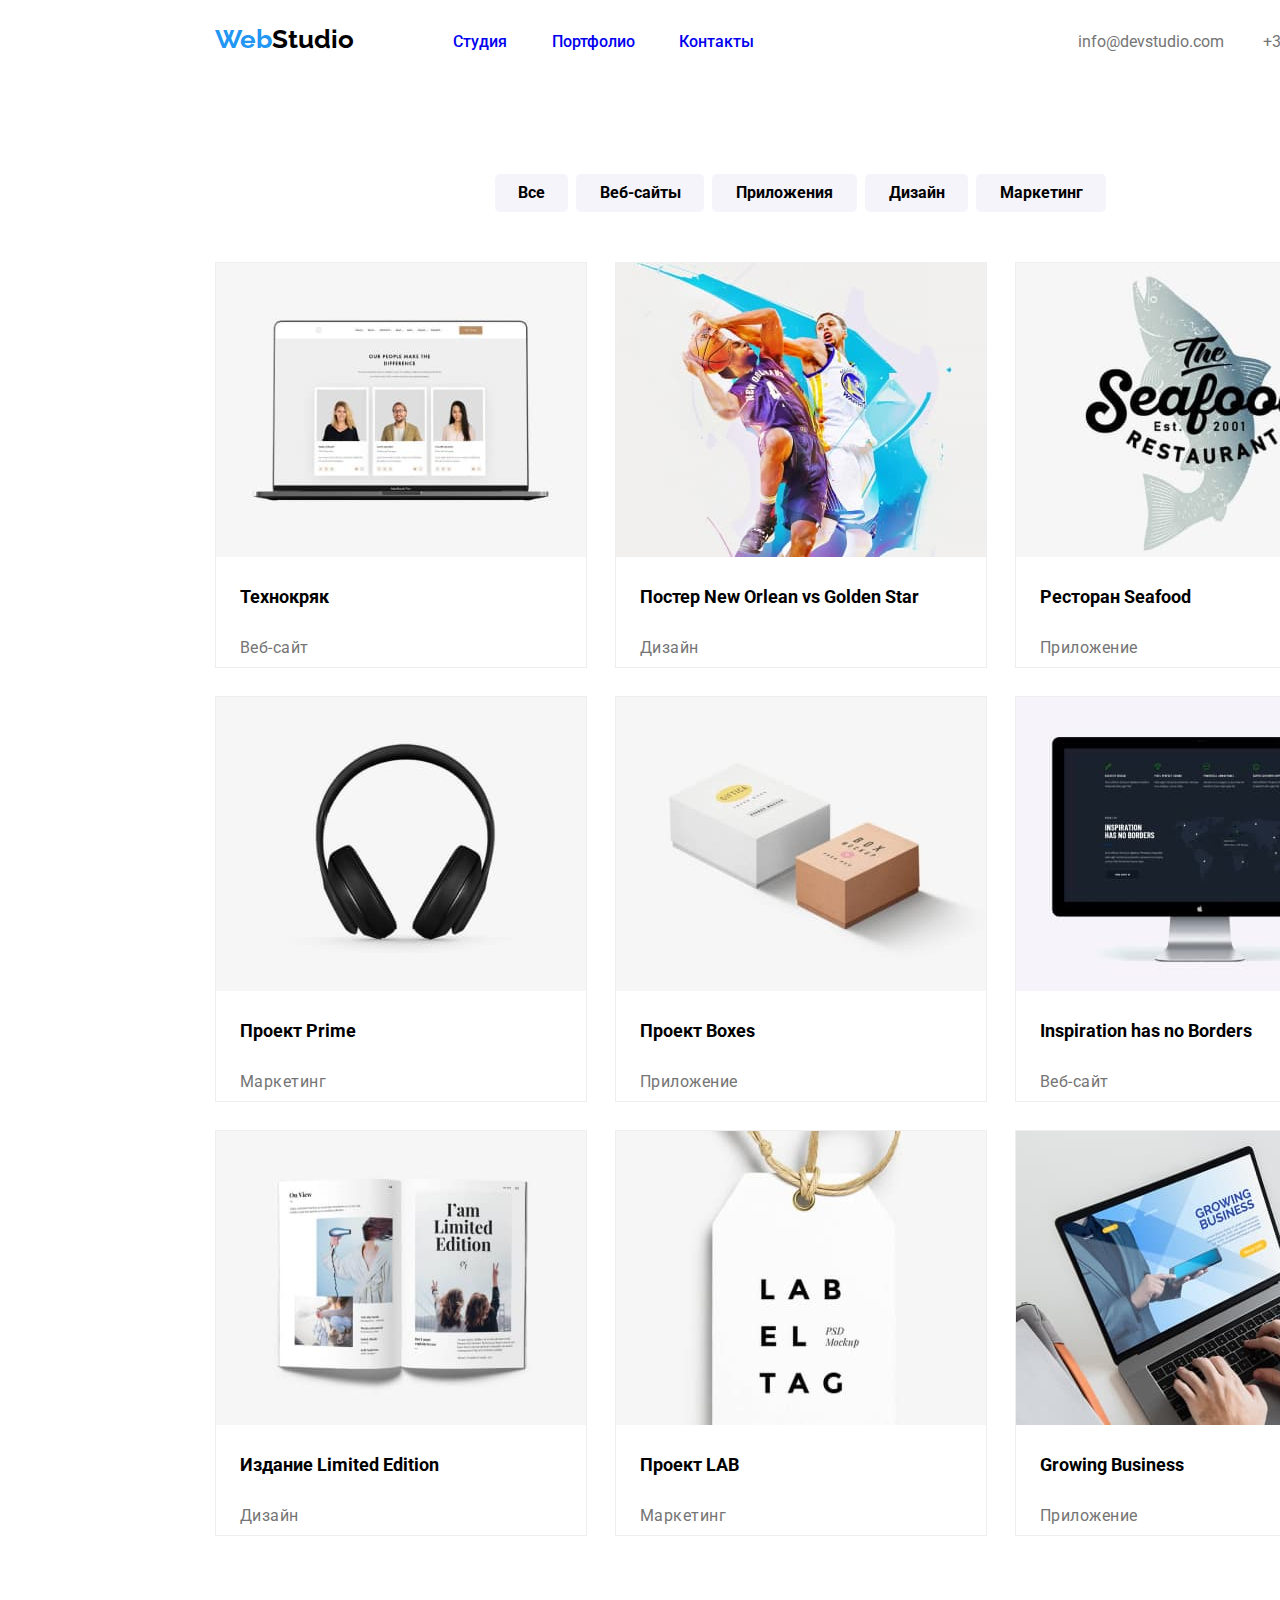
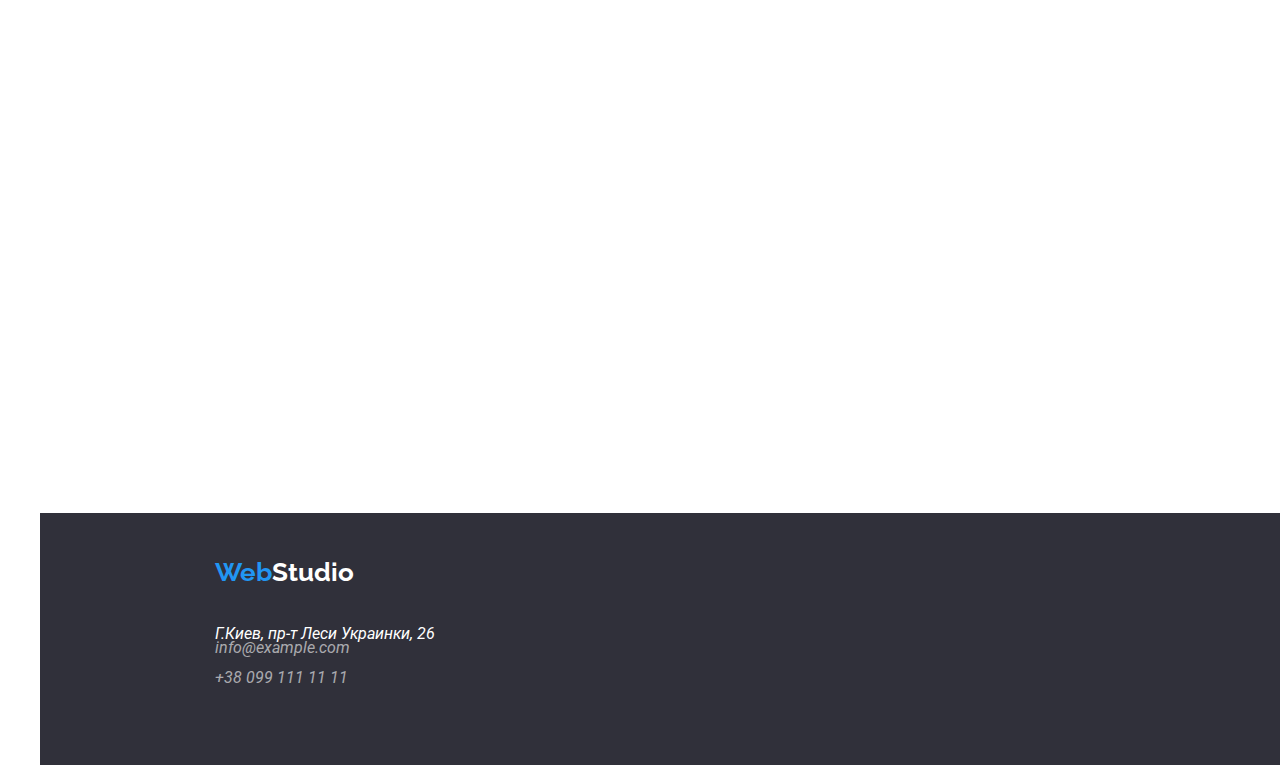
==== portfolio.html @ 55dd4d05 "homework done" ====
<!DOCTYPE html>
<html lang="en">
  <head>
    <meta charset="UTF-8" />
    <meta http-equiv="X-UA-Compatible" content="IE=edge" />
    <meta name="viewport" content="width=device-width, initial-scale=1.0" />
    <title>portfolio</title>
    <link rel="stylesheet" href="css/styles.css" />
    <link rel="preconnect" href="https://fonts.googleapis.com" />
    <link rel="preconnect" href="https://fonts.gstatic.com" crossorigin />
    <link
      href="https://fonts.googleapis.com/css2?family=Raleway:wght@700&family=Roboto:wght@400;500;700;900&display=swap"
      rel="stylesheet"
    />
  </head>
  <body>
    <header>
      <a class="logo" href=""
        ><span class="logo-web">Web</span
        ><span class="logo-studio">Studio</span></a
      >
      <nav class="navigation">
        <ul>
          <li class="studio"><a href="#Studio">Студия</a></li>
          <li class="portfolio"><a href="#Portfolio">Портфолио</a></li>
          <li class="contacts"><a href="#Contacts">Контакты</a></li>
        </ul>
      </nav>
      <span>
        <a class="mail-header" href="mailto:info@devstudio.com"
          >info@devstudio.com</a
        >
        <a class="phone-header" href="tel:+380961111111">+38 096 111 11 11</a>
      </span>
    </header>
    <main class="main-portfolio">
      <ul class="buttons">
        <li>
          <button class="first-button" type="button">Все</button>
        </li>
        <li>
          <button class="second-button" type="button">Веб-сайты</button>
        </li>
        <li>
          <button class="third-button" type="button">Приложения</button>
        </li>
        <li>
          <button class="fourth-button" type="button">Дизайн</button>
        </li>
        <li>
          <button class="fifth-button" type="button">Маркетинг</button>
        </li>
      </ul>
      <ul>
        <li>
          <div class="portfolio1">
            <img src="images/img-7.jpg" alt="Технокряк" width="370" />
            <p class="project-name">Технокряк</p>
            <p class="project-type">Веб-сайт</p>
          </div>
        </li>
        <li>
          <div class="portfolio2">
            <img
              src="images/img-8.jpg"
              alt="Постер New Orlean vs Golden Star"
              width="370"
            />
            <p class="project-name">Постер New Orlean vs Golden Star</p>
            <p class="project-type">Дизайн</p>
          </div>
        </li>
        <li>
          <div class="portfolio3">
            <img src="images/img-9.jpg" alt="Ресторан Seafood" width="370" />
            <p class="project-name">Ресторан Seafood</p>
            <p class="project-type">Приложение</p>
          </div>
        </li>
        <li>
          <div class="portfolio4">
            <img src="images/img-10.jpg" alt="Проект Prime" width="370" />
            <p class="project-name">Проект Prime</p>
            <p class="project-type">Маркетинг</p>
          </div>
        </li>
        <li>
          <div class="portfolio5">
            <img src="images/img-11.jpg" alt="Проект Boxes" width="370" />
            <p class="project-name">Проект Boxes</p>
            <p class="project-type">Приложение</p>
          </div>
        </li>
        <li>
          <div class="portfolio6">
            <img
              src="images/img-12.jpg"
              alt="Inspiration has no Borders"
              width="370"
            />
            <p class="project-name">Inspiration has no Borders</p>
            <p class="project-type">Веб-сайт</p>
          </div>
        </li>
        <li>
          <div class="portfolio7">
            <img
              src="images/img-13.jpg"
              alt="Издание Limited Edition"
              width="370"
            />
            <p class="project-name">Издание Limited Edition</p>
            <p class="project-type">Дизайн</p>
          </div>
        </li>
        <li>
          <div class="portfolio8">
            <img src="images/img-14.jpg" alt="Проект LAB" width="370" />
            <p class="project-name">Проект LAB</p>
            <p class="project-type">Маркетинг</p>
          </div>
        </li>
        <li>
          <div class="portfolio9">
            <img src="images/img-15.jpg" alt="Growing Business" width="370" />
            <p class="project-name">Growing Business</p>
            <p class="project-type">Приложение</p>
          </div>
        </li>
      </ul>
    </main>
    <footer>
      <figure class="img-bg-footer"></figure>
      <br />
      <a class="logo-footer" href=""
        ><span class="logo-web-footer">Web</span
        ><span class="logo-studio-footer">Studio</span></a
      >
      <address class="contats-footer">
        <p class="adress-footer" id="Contacts">
          Г.Киев, пр-т Леси Украинки, 26
        </p>
        <a class="mail-footer" href="mailto:info@example.com"
          >info@example.com</a
        ><br />
        <a class="phone-footer" href="tel:+380991111111">+38 099 111 11 11</a>
      </address>
    </footer>
  </body>
</html>
---- css/styles.css ----
body {
  font-family: "Roboto", "Raleway", sans-serif;
  font-weight: normal;
  color: var(--common-text-color);
}
:root {
  --brand-color: #2196f3;
  --common-text-color: #757575;
}
#bg-img {
  background-image: url("../images/Bg.jpg");
  background-color: #2f303a;
  z-index: -100;
  position: absolute;
  width: 1600px;
  height: 600px;
  left: 0px;
  top: 80px;
}
.solutions {
  text-align: center;
  position: absolute;
  width: 696px;
  height: 120px;
  left: 452px;
  top: 280px;
  color: #ffffff;
}
.button-index {
  background-color: var(--brand-color);
  color: white;
  position: absolute;
  width: 200px;
  height: 50px;
  left: 700px;
  top: 430px;
  font-family: "Roboto", sans-serif;
  font-style: normal;
  font-weight: bold;
  font-size: 16px;
  line-height: 30px;
  padding: 0;
  border: none;
  border-radius: 5px;
}
.logo {
  text-decoration: none;
  font-size: 26px;
  font-family: "Raleway", "Roboto", sans-serif;
  font-weight: bold;
  position: absolute;
  width: 145px;
  height: 31px;
  left: 215px;
  top: 24px;
}
.logo-web {
  color: var(--brand-color);
}
.logo-studio {
  color: black;
}
.logo-web-footer {
  color: var(--brand-color);
}
.logo-studio-footer {
  color: white;
}
.studio > a {
  text-decoration: none;
  position: absolute;
  width: 49px;
  height: 16px;
  left: 453px;
  top: 32px;
}
.portfolio > a {
  text-decoration: none;
  position: absolute;
  width: 77px;
  height: 16px;
  left: 552px;
  top: 32px;
}
.contacts > a {
  text-decoration: none;
  position: absolute;
  width: 68px;
  height: 16px;
  left: 679px;
  top: 32px;
}
.mail-header {
  text-decoration: none;
  position: absolute;
  width: 135px;
  height: 16px;
  left: 1078px;
  top: 32px;
}
.phone-header {
  text-decoration: none;
  position: absolute;
  width: 140px;
  height: 16px;
  left: 1263px;
  top: 32px;
}

.img-worker-coding {
  position: absolute;
  width: 370px;
  height: 294px;
  left: 215px;
  top: 1061px;
}
.img-visual-edit-in-process {
  position: absolute;
  width: 370px;
  height: 294px;
  left: 615px;
  top: 1061px;
}
.img-working-with-colors {
  position: absolute;
  width: 370px;
  height: 294px;
  left: 1015px;
  top: 1061px;
}
.main-section-text p {
  font-size: 14px;
  line-height: 1.7;
}
.main-section-text h3 {
  font-size: 14px;
  line-height: 0.85;
}
h1 {
  font-size: 44px;
  line-height: 0.73;
}
.detail-attention {
  color: black;
  position: absolute;
  width: 270px;
  height: 16px;
  left: 215px;
  top: 774px;
}
.detail-attention-text {
  position: absolute;
  width: 270px;
  height: 75px;
  left: 215px;
  top: 800px;
  color: var(--common-text-color);
}
.punctuality {
  color: black;
  position: absolute;
  width: 270px;
  height: 16px;
  left: 515px;
  top: 774px;
}
.punctuality-text {
  position: absolute;
  width: 270px;
  height: 75px;
  left: 515px;
  top: 800px;
  color: var(--common-text-color);
}
.planning {
  color: black;
  position: absolute;
  width: 270px;
  height: 16px;
  left: 815px;
  top: 774px;
}
.planning-text {
  position: absolute;
  width: 270px;
  height: 75px;
  left: 815px;
  top: 800px;
  color: var(--common-text-color);
}
.modern-technologies {
  color: black;
  position: absolute;
  width: 270px;
  height: 16px;
  left: 1115px;
  top: 774px;
}
.modern-technologies-text {
  position: absolute;
  width: 270px;
  height: 75px;
  left: 1115px;
  top: 800px;
  color: var(--common-text-color);
}
.what-are-we-doing {
  color: black;
  font-weight: bold;
  position: absolute;
  width: 376px;
  height: 42px;
  left: 612px;
  top: 969px;
}
.img-bg-team {
  background-color: #f5f4fa;
  position: absolute;
  z-index: -100;
  width: 1600px;
  height: 648px;
  left: 0px;
  top: 1449px;
}
.our-team {
  color: black;
  position: absolute;
  width: 264px;
  height: 42px;
  left: 668px;
  top: 1543px;
  font-weight: bold;
  font-size: 36px;
  line-height: 0.85;
}
.igor > img {
  position: absolute;
  width: 270px;
  height: 260px;
  left: 215px;
  top: 1635px;
}
.igor-background {
  background-color: white;
  position: absolute;
  z-index: -1;
  width: 270px;
  height: 368px;
  left: 175px;
  top: 1635px;
  padding: 0;
  border: none;
  border-radius: 5px;
}
.igor-name {
  margin: 0;
  color: #212121;
  position: absolute;
  width: 151px;
  height: 19px;
  left: 275px;
  top: 1925px;
  font-weight: 500;
  font-size: 16px;
  line-height: 19px;
}
.igor-text {
  text-align: center;
  /* position: absolute;
  width: 130px;
  height: 19px;
  left: 285px;
  top: 1954px; */
  font-weight: normal;
  font-size: 16px;
  line-height: 19px;
  color: var(--common-text-color);
}
.olga > img {
  position: absolute;
  width: 270px;
  height: 260px;
  left: 515px;
  top: 1635px;
}
.olga-background {
  background-color: white;
  position: absolute;
  z-index: -1;
  width: 270px;
  height: 368px;
  left: 475px;
  top: 1635px;
  padding: 0;
  border: none;
  border-radius: 5px;
}
.olga-name {
  color: #212121;
  position: absolute;
  width: 109px;
  height: 19px;
  left: 596px;
  top: 1925px;
  font-weight: 500;
  font-size: 16px;
  line-height: 19px;
}
.olga-text {
  text-align: center;
  /* position: absolute;
  width: 147px;
  height: 19px;
  left: 577px;
  top: 1954px; */
  font-weight: normal;
  font-size: 16px;
  line-height: 19px;
  color: var(--common-text-color);
}
.nikolai > img {
  position: absolute;
  width: 270px;
  height: 260px;
  left: 815px;
  top: 1635px;
}
.nikolai-background {
  background-color: white;
  position: absolute;
  z-index: -1;
  width: 270px;
  height: 368px;
  left: 775px;
  top: 1635px;
  padding: 0;
  border: none;
  border-radius: 5px;
}
.nikolai-name {
  color: #212121;
  position: absolute;
  width: 137px;
  height: 19px;
  left: 882px;
  top: 1925px;
  font-weight: 500;
  font-size: 16px;
  line-height: 19px;
}
.nikolai-text {
  text-align: center;
  /* position: absolute;
  width: 76px;
  height: 19px;
  left: 912px;
  top: 1954px; */
  font-weight: normal;
  font-size: 16px;
  line-height: 19px;
  color: var(--common-text-color);
}
.mikhail > img {
  position: absolute;
  width: 270px;
  height: 260px;
  left: 1115px;
  top: 1635px;
}
.mikhail-background {
  background-color: white;
  position: absolute;
  z-index: -1;
  width: 270px;
  height: 368px;
  left: 1075px;
  top: 1635px;
  padding: 0;
  border: none;
  border-radius: 5px;
}
.mikhail-name {
  color: #212121;
  position: absolute;
  width: 134px;
  height: 19px;
  left: 1183px;
  top: 1925px;
  font-weight: 500;
  font-size: 16px;
  line-height: 19px;
}
.mikhail-text {
  text-align: center;
  /* position: absolute;
  width: 87px;
  height: 19px; 
  left: 1300px;
  top: 1954px; */
  font-weight: normal;
  font-size: 16px;
  line-height: 19px;
  color: var(--common-text-color);
}

.logo-footer {
  text-decoration: none;
  color: var(--brand-color);
  font-family: Raleway;
  font-style: normal;
  font-weight: bold;
  font-size: 26px;
  line-height: 31px;
  position: absolute;
  width: 145px;
  height: 31px;
  left: 215px;
  top: 2157px;
}
.adress-footer:hover,
.mail-footer:hover,
.phone-footer:hover {
  color: var(--brand-color);
}
.adress-footer:focus,
.mail-footer:focus,
.phone-footer:focus {
  color: var(--brand-color);
}
.adress-header:focus,
.mail-header:focus,
.phone-header:focus {
  color: var(--brand-color);
}
.adress-footer {
  color: #ffffff;
  position: absolute;
  width: 231px;
  height: 21px;
  left: 215px;
  top: 2208px;
}
.mail-footer {
  text-decoration: none;
  color: rgba(255, 255, 255, 0.6);
  position: absolute;
  width: 231px;
  height: 21px;
  left: 215px;
  top: 2238px;
}
.phone-footer {
  text-decoration: none;
  color: rgba(255, 255, 255, 0.6);
  position: absolute;
  width: 231px;
  height: 21px;
  left: 215px;
  top: 2268px;
}
.img-bg-footer {
  background-image: url("../images/Bg.jpg");
  background-color: #2f303a;
  z-index: -100;
  position: absolute;
  width: 1600px;
  height: 252px;
  left: 0px;
  top: 2097px;
}
.navigation li :hover,
.mail-header:hover,
.phone-header:hover {
  color: var(--brand-color);
}
.mail-header,
.phone-header {
  color: var(--common-text-color);
}
.navigation > ul {
  text-decoration: none;
  font-family: "Roboto", "Raleway", sans-serif;
  font-weight: 500;
}
.contacts-header {
  font-family: "Roboto", "Raleway", sans-serif;
  font-weight: 500;
}
li {
  list-style-type: none;
}
h1 {
  font-family: "Roboto", "Raleway", sans-serif;
  font-weight: 900;
}
/* portfolio */
.buttons > li > button {
  background-color: #f5f4fa;
  border-radius: 4px;
  font-family: "Roboto", sans-serif;
  font-style: normal;
  font-weight: bold;
  font-size: 16px;
  line-height: 30px;
  padding: 0;
  border: none;
  border-radius: 5px;
}
.buttons > li > button:hover {
  color: white;
  background-color: var(--brand-color);
}
.first-button {
  position: absolute;
  width: 73px;
  height: 38px;
  left: 495px;
  top: 174px;
}
.second-button {
  position: absolute;
  width: 128px;
  height: 38px;
  left: 576px;
  top: 174px;
}
.third-button {
  position: absolute;
  width: 145px;
  height: 38px;
  left: 712px;
  top: 174px;
}
.fourth-button {
  position: absolute;
  width: 103px;
  height: 38px;
  left: 865px;
  top: 174px;
}
.fifth-button {
  position: absolute;
  width: 130px;
  height: 38px;
  left: 976px;
  top: 174px;
}
div {
  border: 1px solid #eeeeee;
  position: absolute;
}
.portfolio1 {
  position: absolute;
  width: 370px;
  height: 404px;
  left: 215px;
  top: 262px;
}

.portfolio2 {
  width: 370px;
  height: 404px;
  left: 615px;
  top: 262px;
}
.portfolio3 {
  position: absolute;
  width: 370px;
  height: 404px;
  left: 1015px;
  top: 262px;
}
.portfolio4 {
  position: absolute;
  width: 370px;
  height: 404px;
  left: 215px;
  top: 696px;
}
.portfolio5 {
  position: absolute;
  width: 370px;
  height: 404px;
  left: 615px;
  top: 696px;
}
.portfolio6 {
  position: absolute;
  width: 370px;
  height: 404px;
  left: 1015px;
  top: 696px;
}
.portfolio7 {
  position: absolute;
  width: 370px;
  height: 404px;
  left: 215px;
  top: 1130px;
}
.portfolio8 {
  position: absolute;
  width: 370px;
  height: 404px;
  left: 615px;
  top: 1130px;
}
.portfolio9 {
  position: absolute;
  width: 370px;
  height: 404px;
  left: 1015px;
  top: 1130px;
}
.project-name {
  color: black;
  margin-left: 24px;
  font-family: Roboto;
  font-style: normal;
  font-weight: bold;
  font-size: 18px;
  line-height: 36px;
}
.project-type {
  margin-left: 24px;
  font-family: Roboto;
  font-style: normal;
  font-weight: normal;
  font-size: 16px;
  line-height: 30px;
  letter-spacing: 0.03em;
  color: var(--common-text-color);
}
button {
  cursor: pointer;
}
.our-team-container p {
  margin-top: 0;
}
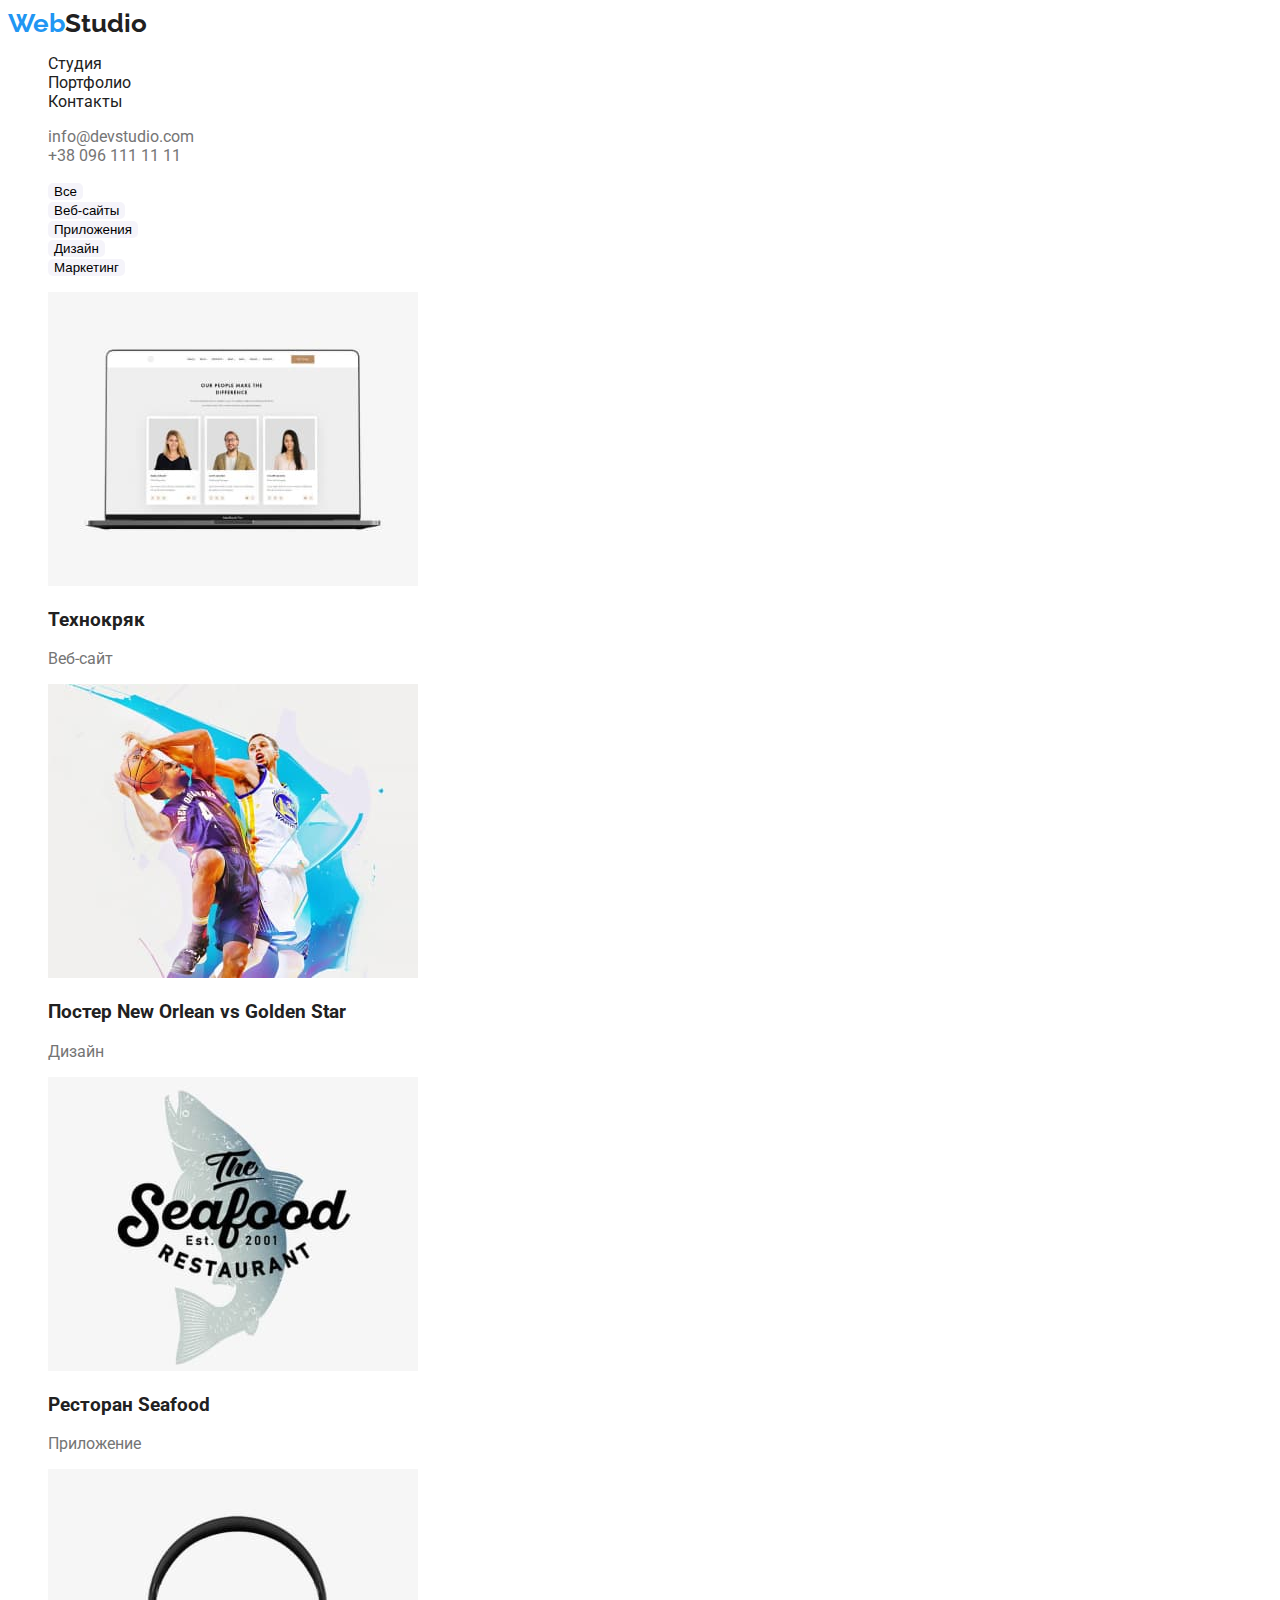
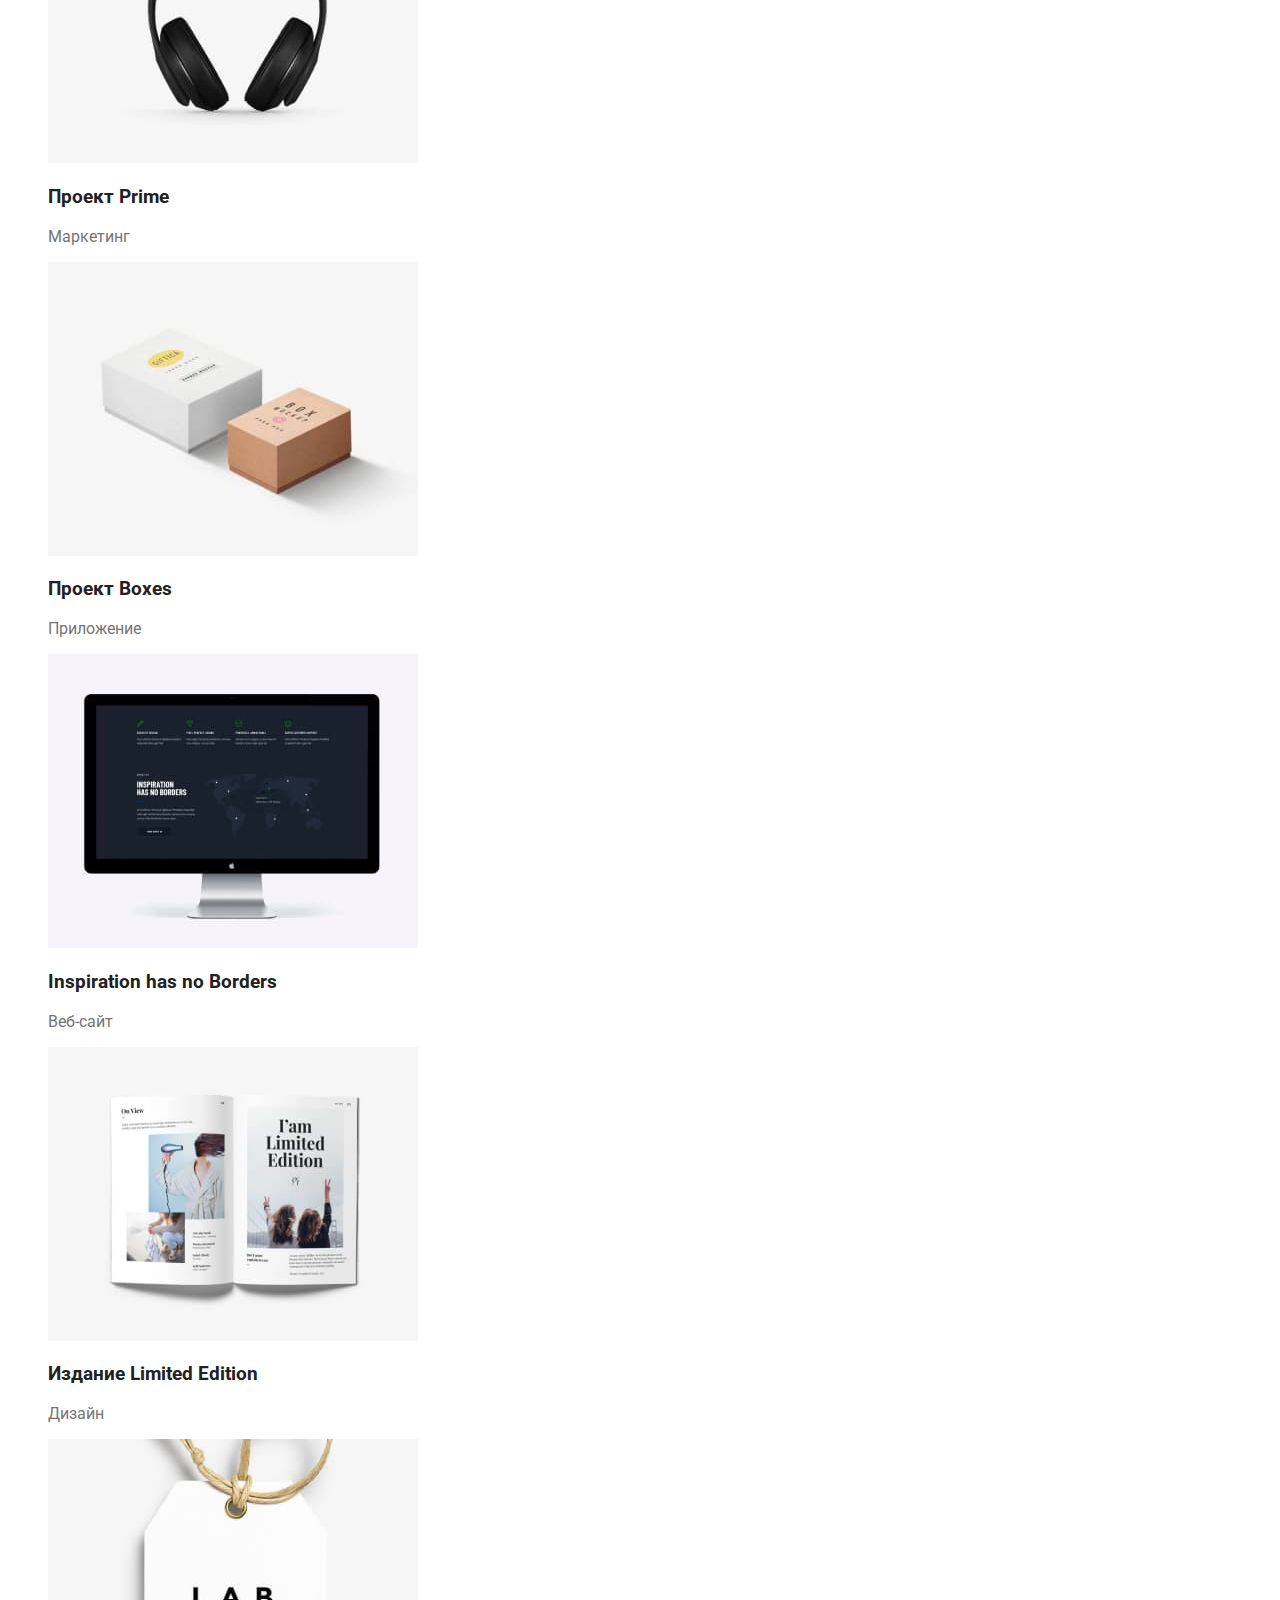
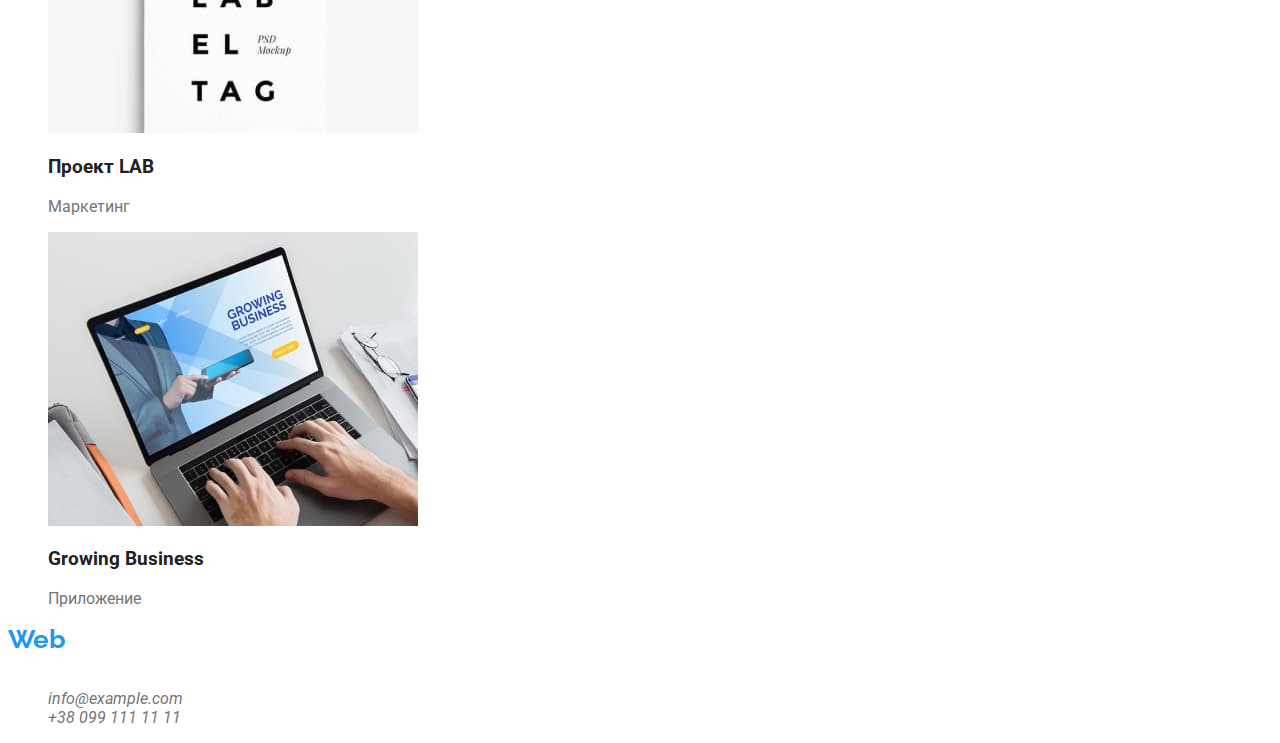
==== commit 7b88faca: "update" ====
--- a/portfolio.html
+++ b/portfolio.html
@@ -19,19 +19,21 @@
         ><span class="logo-web">Web</span
         ><span class="logo-studio">Studio</span></a
       >
-      <nav class="navigation">
+      <nav class="navigation-header">
         <ul>
           <li class="studio"><a href="#Studio">Студия</a></li>
           <li class="portfolio"><a href="#Portfolio">Портфолио</a></li>
           <li class="contacts"><a href="#Contacts">Контакты</a></li>
         </ul>
       </nav>
-      <span>
-        <a class="mail-header" href="mailto:info@devstudio.com"
-          >info@devstudio.com</a
-        >
-        <a class="phone-header" href="tel:+380961111111">+38 096 111 11 11</a>
-      </span>
+      <ul class="contacts-header">
+        <li>
+          <a href="mailto:info@devstudio.com">info@devstudio.com</a>
+        </li>
+        <li>
+          <a href="tel:+380961111111">+38 096 111 11 11</a>
+        </li>
+      </ul>
     </header>
     <main class="main-portfolio">
       <ul class="buttons">
@@ -55,7 +57,7 @@
         <li>
           <div class="portfolio1">
             <img src="images/img-7.jpg" alt="Технокряк" width="370" />
-            <p class="project-name">Технокряк</p>
+            <h3 class="project-name">Технокряк</h3>
             <p class="project-type">Веб-сайт</p>
           </div>
         </li>
@@ -66,28 +68,28 @@
               alt="Постер New Orlean vs Golden Star"
               width="370"
             />
-            <p class="project-name">Постер New Orlean vs Golden Star</p>
+            <h3 class="project-name">Постер New Orlean vs Golden Star</h3>
             <p class="project-type">Дизайн</p>
           </div>
         </li>
         <li>
           <div class="portfolio3">
             <img src="images/img-9.jpg" alt="Ресторан Seafood" width="370" />
-            <p class="project-name">Ресторан Seafood</p>
+            <h3 class="project-name">Ресторан Seafood</h3>
             <p class="project-type">Приложение</p>
           </div>
         </li>
         <li>
           <div class="portfolio4">
             <img src="images/img-10.jpg" alt="Проект Prime" width="370" />
-            <p class="project-name">Проект Prime</p>
+            <h3 class="project-name">Проект Prime</h3>
             <p class="project-type">Маркетинг</p>
           </div>
         </li>
         <li>
           <div class="portfolio5">
             <img src="images/img-11.jpg" alt="Проект Boxes" width="370" />
-            <p class="project-name">Проект Boxes</p>
+            <h3 class="project-name">Проект Boxes</h3>
             <p class="project-type">Приложение</p>
           </div>
         </li>
@@ -98,7 +100,7 @@
               alt="Inspiration has no Borders"
               width="370"
             />
-            <p class="project-name">Inspiration has no Borders</p>
+            <h3 class="project-name">Inspiration has no Borders</h3>
             <p class="project-type">Веб-сайт</p>
           </div>
         </li>
@@ -109,41 +111,45 @@
               alt="Издание Limited Edition"
               width="370"
             />
-            <p class="project-name">Издание Limited Edition</p>
+            <h3 class="project-name">Издание Limited Edition</h3>
             <p class="project-type">Дизайн</p>
           </div>
         </li>
         <li>
           <div class="portfolio8">
             <img src="images/img-14.jpg" alt="Проект LAB" width="370" />
-            <p class="project-name">Проект LAB</p>
+            <h3 class="project-name">Проект LAB</h3>
             <p class="project-type">Маркетинг</p>
           </div>
         </li>
         <li>
           <div class="portfolio9">
             <img src="images/img-15.jpg" alt="Growing Business" width="370" />
-            <p class="project-name">Growing Business</p>
+            <h3 class="project-name">Growing Business</h3>
             <p class="project-type">Приложение</p>
           </div>
         </li>
       </ul>
     </main>
     <footer>
-      <figure class="img-bg-footer"></figure>
-      <br />
-      <a class="logo-footer" href=""
+      <a class="logo logo-footer" href=""
         ><span class="logo-web-footer">Web</span
         ><span class="logo-studio-footer">Studio</span></a
       >
-      <address class="contats-footer">
-        <p class="adress-footer" id="Contacts">
-          Г.Киев, пр-т Леси Украинки, 26
-        </p>
-        <a class="mail-footer" href="mailto:info@example.com"
-          >info@example.com</a
-        ><br />
-        <a class="phone-footer" href="tel:+380991111111">+38 099 111 11 11</a>
+      <address id="Contacts">
+        <ul class="navigation-footer">
+          <li>
+            <a class="location" id="location" href=""
+              >Г.Киев, пр-т Леси Украинки, 26</a
+            >
+          </li>
+          <li>
+            <a href="mailto:info@example.com">info@example.com</a>
+          </li>
+          <li>
+            <a href="tel:+380991111111">+38 099 111 11 11</a>
+          </li>
+        </ul>
       </address>
     </footer>
   </body>
--- a/css/styles.css
+++ b/css/styles.css
@@ -1,64 +1,24 @@
+:root {
+  --brand-color: #2196f3;
+  --common-text-color: #757575;
+  --primary-black: #212121;
+}
 body {
   font-family: "Roboto", "Raleway", sans-serif;
   font-weight: normal;
   color: var(--common-text-color);
 }
-:root {
-  --brand-color: #2196f3;
-  --common-text-color: #757575;
+ul {
+  list-style-type: none;
 }
-#bg-img {
-  background-image: url("../images/Bg.jpg");
-  background-color: #2f303a;
-  z-index: -100;
-  position: absolute;
-  width: 1600px;
-  height: 600px;
-  left: 0px;
-  top: 80px;
-}
-.solutions {
-  text-align: center;
-  position: absolute;
-  width: 696px;
-  height: 120px;
-  left: 452px;
-  top: 280px;
-  color: #ffffff;
-}
-.button-index {
-  background-color: var(--brand-color);
-  color: white;
-  position: absolute;
-  width: 200px;
-  height: 50px;
-  left: 700px;
-  top: 430px;
-  font-family: "Roboto", sans-serif;
-  font-style: normal;
-  font-weight: bold;
-  font-size: 16px;
-  line-height: 30px;
-  padding: 0;
-  border: none;
-  border-radius: 5px;
-}
-.logo {
+a {
   text-decoration: none;
-  font-size: 26px;
-  font-family: "Raleway", "Roboto", sans-serif;
-  font-weight: bold;
-  position: absolute;
-  width: 145px;
-  height: 31px;
-  left: 215px;
-  top: 24px;
 }
 .logo-web {
   color: var(--brand-color);
 }
 .logo-studio {
-  color: black;
+  color: var(--primary-black);
 }
 .logo-web-footer {
   color: var(--brand-color);
@@ -66,574 +26,63 @@
 .logo-studio-footer {
   color: white;
 }
-.studio > a {
-  text-decoration: none;
-  position: absolute;
-  width: 49px;
-  height: 16px;
-  left: 453px;
-  top: 32px;
+.navigation-footer li :hover,
+.navigation-header li :hover,
+.contacts-header li :hover {
+  color: var(--brand-color);
 }
-.portfolio > a {
-  text-decoration: none;
-  position: absolute;
-  width: 77px;
-  height: 16px;
-  left: 552px;
-  top: 32px;
+.logo {
+  font-size: 26px;
+  font-family: "Raleway", "Roboto", sans-serif;
+  font-weight: bold;
 }
-.contacts > a {
-  text-decoration: none;
-  position: absolute;
-  width: 68px;
-  height: 16px;
-  left: 679px;
-  top: 32px;
+.about h3 {
+  font-family: "Roboto", sans-serif;
+  font-weight: bold;
+  font-size: 14px;
+  text-transform: uppercase;
 }
-.mail-header {
-  text-decoration: none;
-  position: absolute;
-  width: 135px;
-  height: 16px;
-  left: 1078px;
-  top: 32px;
+h1,
+h2,
+h3 {
+  color: var(--primary-black);
 }
-.phone-header {
-  text-decoration: none;
-  position: absolute;
-  width: 140px;
-  height: 16px;
-  left: 1263px;
-  top: 32px;
-}
-
-.img-worker-coding {
-  position: absolute;
-  width: 370px;
-  height: 294px;
-  left: 215px;
-  top: 1061px;
-}
-.img-visual-edit-in-process {
-  position: absolute;
-  width: 370px;
-  height: 294px;
-  left: 615px;
-  top: 1061px;
-}
-.img-working-with-colors {
-  position: absolute;
-  width: 370px;
-  height: 294px;
-  left: 1015px;
-  top: 1061px;
-}
-.main-section-text p {
-  font-size: 14px;
-  line-height: 1.7;
-}
-.main-section-text h3 {
-  font-size: 14px;
-  line-height: 0.85;
-}
-h1 {
-  font-size: 44px;
-  line-height: 0.73;
-}
-.detail-attention {
-  color: black;
-  position: absolute;
-  width: 270px;
-  height: 16px;
-  left: 215px;
-  top: 774px;
-}
-.detail-attention-text {
-  position: absolute;
-  width: 270px;
-  height: 75px;
-  left: 215px;
-  top: 800px;
-  color: var(--common-text-color);
-}
-.punctuality {
-  color: black;
-  position: absolute;
-  width: 270px;
-  height: 16px;
-  left: 515px;
-  top: 774px;
-}
-.punctuality-text {
-  position: absolute;
-  width: 270px;
-  height: 75px;
-  left: 515px;
-  top: 800px;
-  color: var(--common-text-color);
-}
-.planning {
-  color: black;
-  position: absolute;
-  width: 270px;
-  height: 16px;
-  left: 815px;
-  top: 774px;
-}
-.planning-text {
-  position: absolute;
-  width: 270px;
-  height: 75px;
-  left: 815px;
-  top: 800px;
-  color: var(--common-text-color);
-}
-.modern-technologies {
-  color: black;
-  position: absolute;
-  width: 270px;
-  height: 16px;
-  left: 1115px;
-  top: 774px;
-}
-.modern-technologies-text {
-  position: absolute;
-  width: 270px;
-  height: 75px;
-  left: 1115px;
-  top: 800px;
-  color: var(--common-text-color);
-}
-.what-are-we-doing {
-  color: black;
-  font-weight: bold;
-  position: absolute;
-  width: 376px;
-  height: 42px;
-  left: 612px;
-  top: 969px;
-}
-.img-bg-team {
-  background-color: #f5f4fa;
-  position: absolute;
-  z-index: -100;
-  width: 1600px;
-  height: 648px;
-  left: 0px;
-  top: 1449px;
-}
-.our-team {
-  color: black;
-  position: absolute;
-  width: 264px;
-  height: 42px;
-  left: 668px;
-  top: 1543px;
-  font-weight: bold;
-  font-size: 36px;
-  line-height: 0.85;
-}
-.igor > img {
-  position: absolute;
-  width: 270px;
-  height: 260px;
-  left: 215px;
-  top: 1635px;
-}
-.igor-background {
-  background-color: white;
-  position: absolute;
-  z-index: -1;
-  width: 270px;
-  height: 368px;
-  left: 175px;
-  top: 1635px;
-  padding: 0;
+.button-index {
+  color: #ffffff;
+  background-color: var(--brand-color);
   border: none;
   border-radius: 5px;
 }
-.igor-name {
-  margin: 0;
-  color: #212121;
-  position: absolute;
-  width: 151px;
-  height: 19px;
-  left: 275px;
-  top: 1925px;
-  font-weight: 500;
-  font-size: 16px;
-  line-height: 19px;
-}
-.igor-text {
-  text-align: center;
-  /* position: absolute;
-  width: 130px;
-  height: 19px;
-  left: 285px;
-  top: 1954px; */
-  font-weight: normal;
-  font-size: 16px;
-  line-height: 19px;
-  color: var(--common-text-color);
-}
-.olga > img {
-  position: absolute;
-  width: 270px;
-  height: 260px;
-  left: 515px;
-  top: 1635px;
-}
-.olga-background {
-  background-color: white;
-  position: absolute;
-  z-index: -1;
-  width: 270px;
-  height: 368px;
-  left: 475px;
-  top: 1635px;
-  padding: 0;
+.buttons > li > button {
   border: none;
   border-radius: 5px;
-}
-.olga-name {
-  color: #212121;
-  position: absolute;
-  width: 109px;
-  height: 19px;
-  left: 596px;
-  top: 1925px;
-  font-weight: 500;
-  font-size: 16px;
-  line-height: 19px;
-}
-.olga-text {
-  text-align: center;
-  /* position: absolute;
-  width: 147px;
-  height: 19px;
-  left: 577px;
-  top: 1954px; */
-  font-weight: normal;
-  font-size: 16px;
-  line-height: 19px;
-  color: var(--common-text-color);
-}
-.nikolai > img {
-  position: absolute;
-  width: 270px;
-  height: 260px;
-  left: 815px;
-  top: 1635px;
-}
-.nikolai-background {
-  background-color: white;
-  position: absolute;
-  z-index: -1;
-  width: 270px;
-  height: 368px;
-  left: 775px;
-  top: 1635px;
-  padding: 0;
-  border: none;
-  border-radius: 5px;
-}
-.nikolai-name {
-  color: #212121;
-  position: absolute;
-  width: 137px;
-  height: 19px;
-  left: 882px;
-  top: 1925px;
-  font-weight: 500;
-  font-size: 16px;
-  line-height: 19px;
-}
-.nikolai-text {
-  text-align: center;
-  /* position: absolute;
-  width: 76px;
-  height: 19px;
-  left: 912px;
-  top: 1954px; */
-  font-weight: normal;
-  font-size: 16px;
-  line-height: 19px;
-  color: var(--common-text-color);
-}
-.mikhail > img {
-  position: absolute;
-  width: 270px;
-  height: 260px;
-  left: 1115px;
-  top: 1635px;
-}
-.mikhail-background {
-  background-color: white;
-  position: absolute;
-  z-index: -1;
-  width: 270px;
-  height: 368px;
-  left: 1075px;
-  top: 1635px;
-  padding: 0;
-  border: none;
-  border-radius: 5px;
-}
-.mikhail-name {
-  color: #212121;
-  position: absolute;
-  width: 134px;
-  height: 19px;
-  left: 1183px;
-  top: 1925px;
-  font-weight: 500;
-  font-size: 16px;
-  line-height: 19px;
-}
-.mikhail-text {
-  text-align: center;
-  /* position: absolute;
-  width: 87px;
-  height: 19px; 
-  left: 1300px;
-  top: 1954px; */
-  font-weight: normal;
-  font-size: 16px;
-  line-height: 19px;
-  color: var(--common-text-color);
-}
-
-.logo-footer {
-  text-decoration: none;
-  color: var(--brand-color);
-  font-family: Raleway;
-  font-style: normal;
-  font-weight: bold;
-  font-size: 26px;
-  line-height: 31px;
-  position: absolute;
-  width: 145px;
-  height: 31px;
-  left: 215px;
-  top: 2157px;
-}
-.adress-footer:hover,
-.mail-footer:hover,
-.phone-footer:hover {
-  color: var(--brand-color);
-}
-.adress-footer:focus,
-.mail-footer:focus,
-.phone-footer:focus {
-  color: var(--brand-color);
-}
-.adress-header:focus,
-.mail-header:focus,
-.phone-header:focus {
-  color: var(--brand-color);
-}
-.adress-footer {
-  color: #ffffff;
-  position: absolute;
-  width: 231px;
-  height: 21px;
-  left: 215px;
-  top: 2208px;
-}
-.mail-footer {
-  text-decoration: none;
-  color: rgba(255, 255, 255, 0.6);
-  position: absolute;
-  width: 231px;
-  height: 21px;
-  left: 215px;
-  top: 2238px;
-}
-.phone-footer {
-  text-decoration: none;
-  color: rgba(255, 255, 255, 0.6);
-  position: absolute;
-  width: 231px;
-  height: 21px;
-  left: 215px;
-  top: 2268px;
-}
-.img-bg-footer {
-  background-image: url("../images/Bg.jpg");
-  background-color: #2f303a;
-  z-index: -100;
-  position: absolute;
-  width: 1600px;
-  height: 252px;
-  left: 0px;
-  top: 2097px;
-}
-.navigation li :hover,
-.mail-header:hover,
-.phone-header:hover {
-  color: var(--brand-color);
-}
-.mail-header,
-.phone-header {
-  color: var(--common-text-color);
-}
-.navigation > ul {
-  text-decoration: none;
-  font-family: "Roboto", "Raleway", sans-serif;
-  font-weight: 500;
-}
-.contacts-header {
-  font-family: "Roboto", "Raleway", sans-serif;
-  font-weight: 500;
-}
-li {
-  list-style-type: none;
-}
-h1 {
-  font-family: "Roboto", "Raleway", sans-serif;
-  font-weight: 900;
-}
-/* portfolio */
-.buttons > li > button {
-  background-color: #f5f4fa;
-  border-radius: 4px;
-  font-family: "Roboto", sans-serif;
-  font-style: normal;
-  font-weight: bold;
-  font-size: 16px;
-  line-height: 30px;
-  padding: 0;
-  border: none;
-  border-radius: 5px;
+  background: #f5f4fa;
 }
 .buttons > li > button:hover {
   color: white;
   background-color: var(--brand-color);
 }
-.first-button {
-  position: absolute;
-  width: 73px;
-  height: 38px;
-  left: 495px;
-  top: 174px;
+.contacts-header a {
+  color: var(--common-text-color);
 }
-.second-button {
-  position: absolute;
-  width: 128px;
-  height: 38px;
-  left: 576px;
-  top: 174px;
+a:visited {
+  color: inherit;
 }
-.third-button {
-  position: absolute;
-  width: 145px;
-  height: 38px;
-  left: 712px;
-  top: 174px;
+.navigation-header a {
+  color: var(--primary-black);
 }
-.fourth-button {
-  position: absolute;
-  width: 103px;
-  height: 38px;
-  left: 865px;
-  top: 174px;
+.team p {
+  text-align: center;
 }
-.fifth-button {
-  position: absolute;
-  width: 130px;
-  height: 38px;
-  left: 976px;
-  top: 174px;
+.navigation-footer a {
+  color: var(--common-text-color);
 }
-div {
-  border: 1px solid #eeeeee;
-  position: absolute;
+#location {
+  color: #ffffff;
 }
-.portfolio1 {
-  position: absolute;
-  width: 370px;
-  height: 404px;
-  left: 215px;
-  top: 262px;
-}
-
-.portfolio2 {
-  width: 370px;
-  height: 404px;
-  left: 615px;
-  top: 262px;
-}
-.portfolio3 {
-  position: absolute;
-  width: 370px;
-  height: 404px;
-  left: 1015px;
-  top: 262px;
-}
-.portfolio4 {
-  position: absolute;
-  width: 370px;
-  height: 404px;
-  left: 215px;
-  top: 696px;
-}
-.portfolio5 {
-  position: absolute;
-  width: 370px;
-  height: 404px;
-  left: 615px;
-  top: 696px;
-}
-.portfolio6 {
-  position: absolute;
-  width: 370px;
-  height: 404px;
-  left: 1015px;
-  top: 696px;
-}
-.portfolio7 {
-  position: absolute;
-  width: 370px;
-  height: 404px;
-  left: 215px;
-  top: 1130px;
-}
-.portfolio8 {
-  position: absolute;
-  width: 370px;
-  height: 404px;
-  left: 615px;
-  top: 1130px;
-}
-.portfolio9 {
-  position: absolute;
-  width: 370px;
-  height: 404px;
-  left: 1015px;
-  top: 1130px;
-}
-.project-name {
-  color: black;
-  margin-left: 24px;
-  font-family: Roboto;
-  font-style: normal;
-  font-weight: bold;
-  font-size: 18px;
-  line-height: 36px;
-}
-.project-type {
-  margin-left: 24px;
-  font-family: Roboto;
-  font-style: normal;
-  font-weight: normal;
-  font-size: 16px;
-  line-height: 30px;
-  letter-spacing: 0.03em;
-  color: var(--common-text-color);
+a:focus {
+  color: var(--brand-color);
 }
 button {
   cursor: pointer;
 }
-.our-team-container p {
-  margin-top: 0;
-}
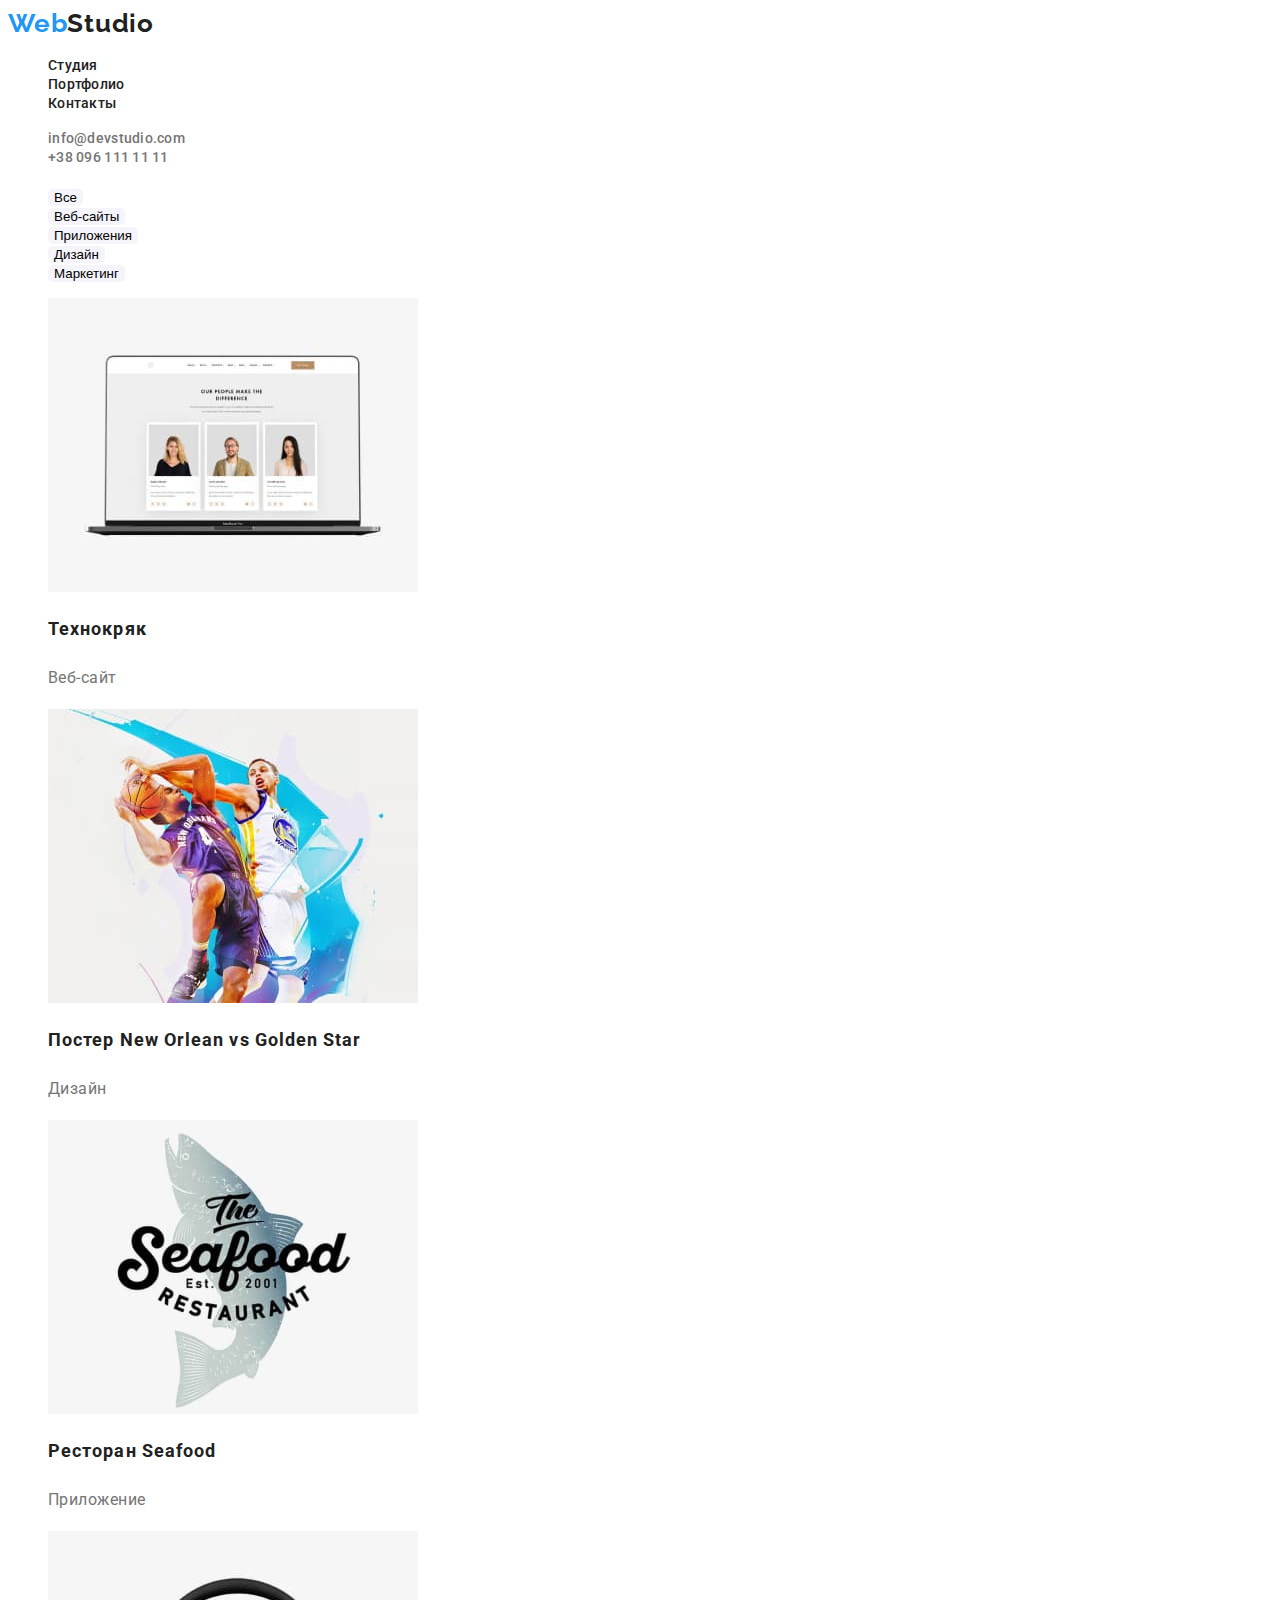
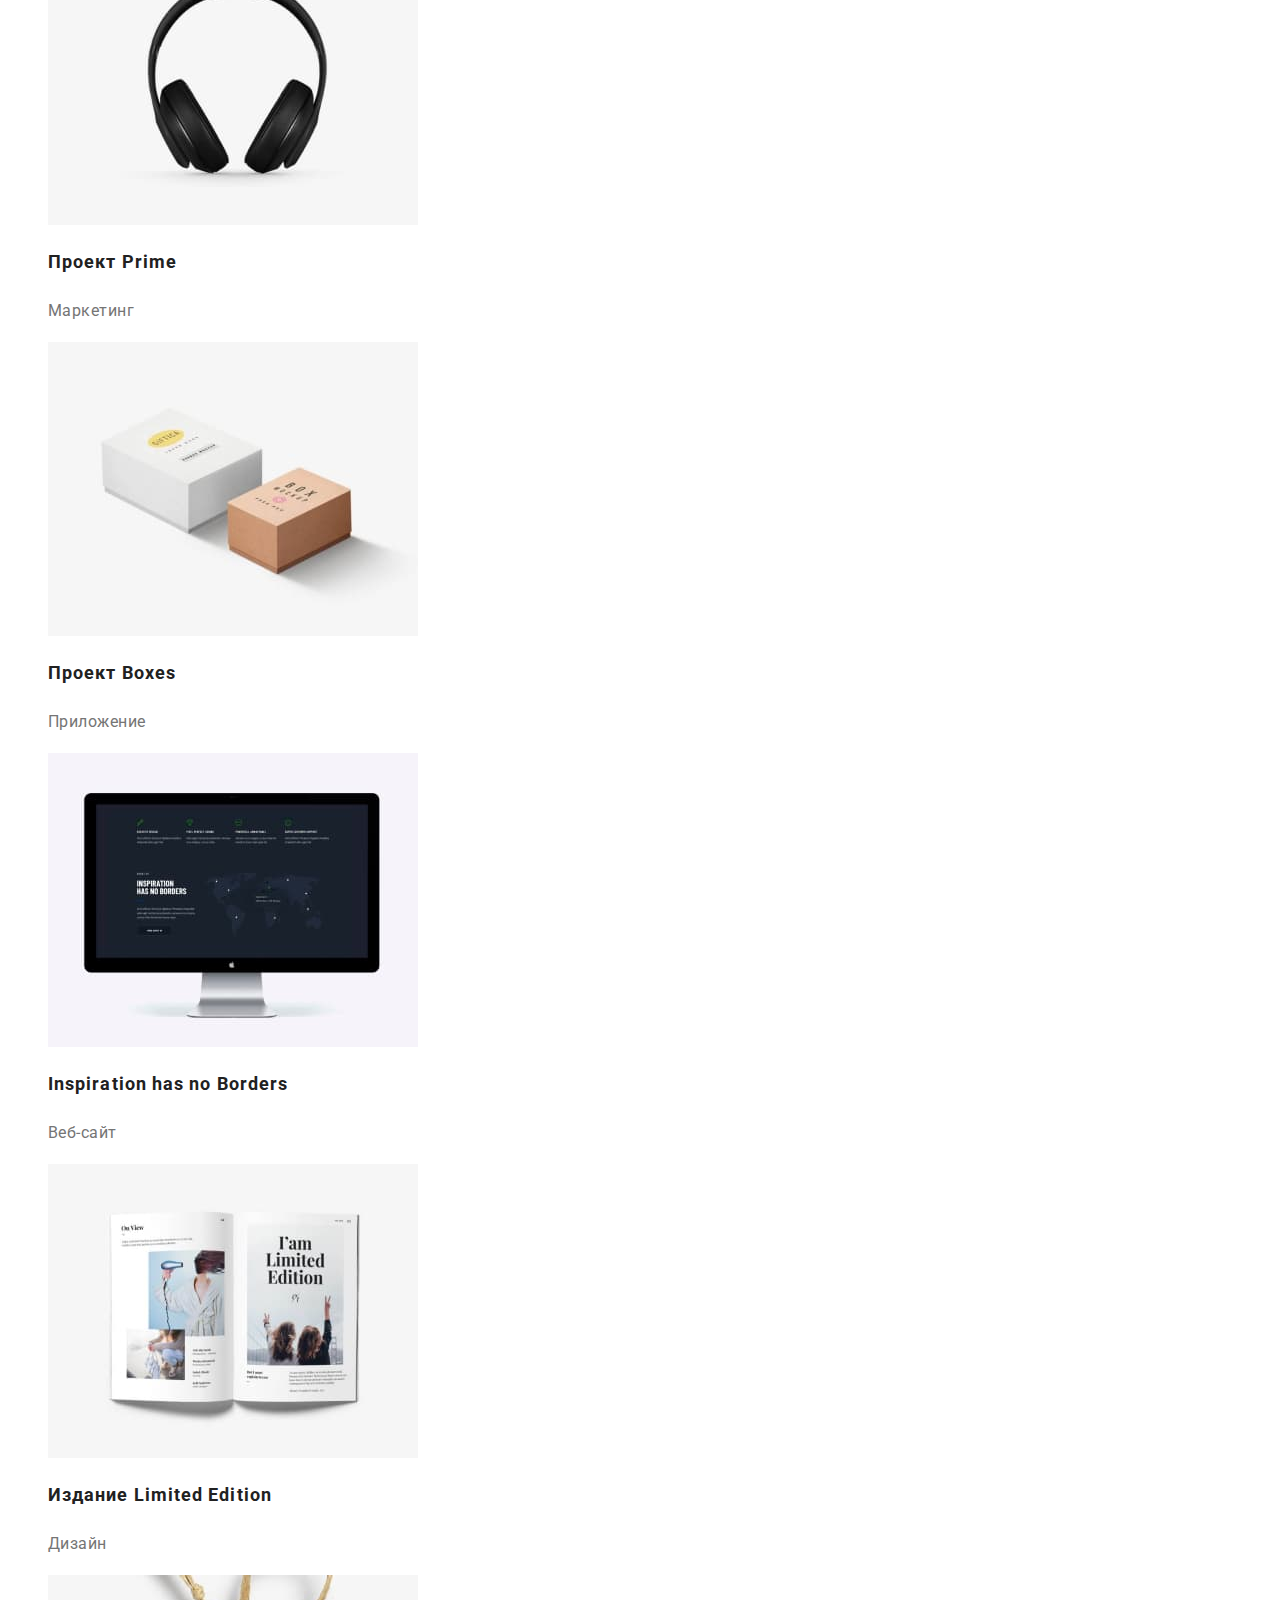
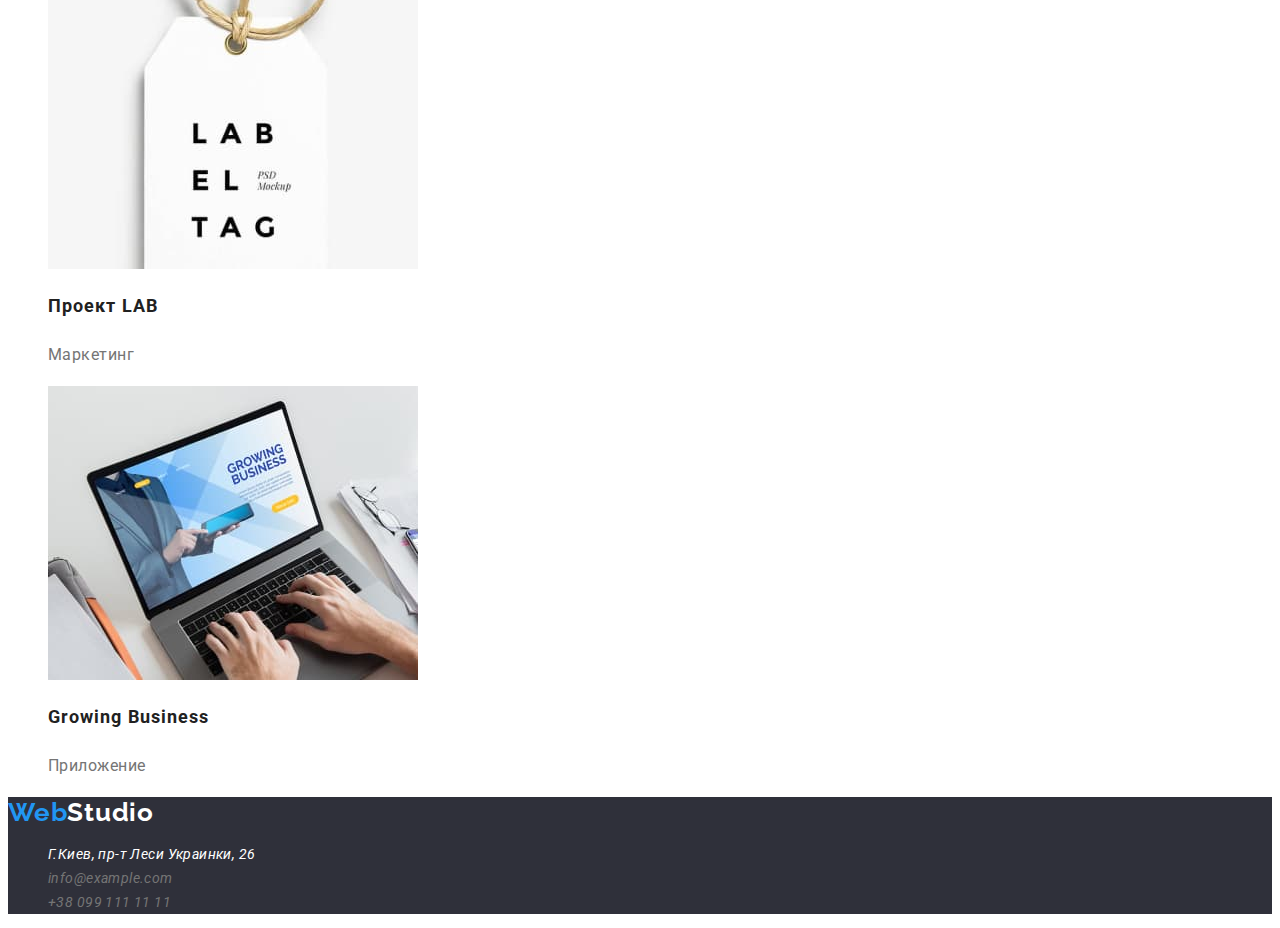
==== commit da52b595: "update" ====
--- a/portfolio.html
+++ b/portfolio.html
@@ -5,13 +5,13 @@
     <meta http-equiv="X-UA-Compatible" content="IE=edge" />
     <meta name="viewport" content="width=device-width, initial-scale=1.0" />
     <title>portfolio</title>
-    <link rel="stylesheet" href="css/styles.css" />
     <link rel="preconnect" href="https://fonts.googleapis.com" />
     <link rel="preconnect" href="https://fonts.gstatic.com" crossorigin />
     <link
       href="https://fonts.googleapis.com/css2?family=Raleway:wght@700&family=Roboto:wght@400;500;700;900&display=swap"
       rel="stylesheet"
     />
+    <link rel="stylesheet" href="css/styles.css" />
   </head>
   <body>
     <header>
@@ -35,7 +35,9 @@
         </li>
       </ul>
     </header>
-    <main class="main-portfolio">
+    <main>
+      <section>
+        <h1></h1>
       <ul class="buttons">
         <li>
           <button class="first-button" type="button">Все</button>
@@ -57,7 +59,7 @@
         <li>
           <div class="portfolio1">
             <img src="images/img-7.jpg" alt="Технокряк" width="370" />
-            <h3 class="project-name">Технокряк</h3>
+            <h2 class="project-name">Технокряк</h2>
             <p class="project-type">Веб-сайт</p>
           </div>
         </li>
@@ -68,28 +70,28 @@
               alt="Постер New Orlean vs Golden Star"
               width="370"
             />
-            <h3 class="project-name">Постер New Orlean vs Golden Star</h3>
+            <h2 class="project-name">Постер New Orlean vs Golden Star</h2>
             <p class="project-type">Дизайн</p>
           </div>
         </li>
         <li>
           <div class="portfolio3">
             <img src="images/img-9.jpg" alt="Ресторан Seafood" width="370" />
-            <h3 class="project-name">Ресторан Seafood</h3>
+            <h2 class="project-name">Ресторан Seafood</h2>
             <p class="project-type">Приложение</p>
           </div>
         </li>
         <li>
           <div class="portfolio4">
             <img src="images/img-10.jpg" alt="Проект Prime" width="370" />
-            <h3 class="project-name">Проект Prime</h3>
+            <h2 class="project-name">Проект Prime</h2>
             <p class="project-type">Маркетинг</p>
           </div>
         </li>
         <li>
           <div class="portfolio5">
             <img src="images/img-11.jpg" alt="Проект Boxes" width="370" />
-            <h3 class="project-name">Проект Boxes</h3>
+            <h2 class="project-name">Проект Boxes</h2>
             <p class="project-type">Приложение</p>
           </div>
         </li>
@@ -100,7 +102,7 @@
               alt="Inspiration has no Borders"
               width="370"
             />
-            <h3 class="project-name">Inspiration has no Borders</h3>
+            <h2 class="project-name">Inspiration has no Borders</h2>
             <p class="project-type">Веб-сайт</p>
           </div>
         </li>
@@ -111,25 +113,26 @@
               alt="Издание Limited Edition"
               width="370"
             />
-            <h3 class="project-name">Издание Limited Edition</h3>
+            <h2 class="project-name">Издание Limited Edition</h2>
             <p class="project-type">Дизайн</p>
           </div>
         </li>
         <li>
           <div class="portfolio8">
             <img src="images/img-14.jpg" alt="Проект LAB" width="370" />
-            <h3 class="project-name">Проект LAB</h3>
+            <h2 class="project-name">Проект LAB</h2>
             <p class="project-type">Маркетинг</p>
           </div>
         </li>
         <li>
           <div class="portfolio9">
             <img src="images/img-15.jpg" alt="Growing Business" width="370" />
-            <h3 class="project-name">Growing Business</h3>
+            <h2 class="project-name">Growing Business</h2>
             <p class="project-type">Приложение</p>
           </div>
         </li>
       </ul>
+    </section>
     </main>
     <footer>
       <a class="logo logo-footer" href=""
--- a/css/styles.css
+++ b/css/styles.css
@@ -2,6 +2,7 @@
   --brand-color: #2196f3;
   --common-text-color: #757575;
   --primary-black: #212121;
+  --background-black: #2F303A;
 }
 body {
   font-family: "Roboto", "Raleway", sans-serif;
@@ -35,23 +36,78 @@
   font-size: 26px;
   font-family: "Raleway", "Roboto", sans-serif;
   font-weight: bold;
+  font-weight: bold;
+line-height: 31px;
+letter-spacing: 0.03em;
 }
-.about h3 {
+.about {
+  color: var(--primary-black);
   font-family: "Roboto", sans-serif;
   font-weight: bold;
-  font-size: 14px;
-  text-transform: uppercase;
+font-size: 14px;
+line-height: 16px;
+letter-spacing: 0.03em;
+text-transform: uppercase;
 }
-h1,
-h2,
-h3 {
+.about-text {
+  font-weight: normal;
+font-size: 14px;
+line-height: 24px;
+/* or 171% */
+letter-spacing: 0.03em;
+}
+.worker {
+  font-weight: 500;
+  font-size: 16px;
+  line-height: 19px;
+  /* identical to box height */
+  text-align: center;
+  letter-spacing: 0.03em;
   color: var(--primary-black);
+}
+.worker-position {
+  font-weight: normal;
+font-size: 16px;
+line-height: 19px;
+/* identical to box height */
+text-align: center;
+letter-spacing: 0.03em;
+}
+.what-are-we-doing,
+.our-team {
+  color: var(--primary-black);
+font-weight: bold;
+font-size: 36px;
+line-height: 42px;
+text-align: center;
+letter-spacing: 0.03em;
+}
+.solutions {
+  color: #FFFFFF;
+  font-family: Roboto;
+font-style: normal;
+font-weight: 900;
+font-size: 44px;
+line-height: 60px;
+/* or 136% */
+text-align: center;
+letter-spacing: 0.06em;
+text-transform: uppercase;
+}
+.solutions-and-order {
+  background-color: var(--background-black);
 }
 .button-index {
   color: #ffffff;
   background-color: var(--brand-color);
   border: none;
   border-radius: 5px;
+  font-weight: bold;
+font-size: 16px;
+line-height: 30px;
+align-items: center;
+text-align: center;
+letter-spacing: 0.06em;
 }
 .buttons > li > button {
   border: none;
@@ -59,6 +115,10 @@
   background: #f5f4fa;
 }
 .buttons > li > button:hover {
+  color: white;
+  background-color: var(--brand-color);
+}
+.buttons > li > button:focus {
   color: white;
   background-color: var(--brand-color);
 }
@@ -86,3 +146,40 @@
 button {
   cursor: pointer;
 }
+footer {
+  background-color: var(--background-black);
+}
+.navigation-header li a {
+  font-weight: 500;
+font-size: 14px;
+line-height: 16px;
+letter-spacing: 0.02em;
+}
+.contacts-header li a{
+  font-weight: 500;
+font-size: 14px;
+line-height: 16px;
+letter-spacing: 0.02em;
+}
+.navigation-footer {
+  font-weight: normal;
+font-size: 14px;
+line-height: 24px;
+/* or 171% */
+letter-spacing: 0.03em;
+}
+.project-name {
+  color: var(--primary-black);
+  font-weight: bold;
+font-size: 18px;
+line-height: 36px;
+/* identical to box height, or 200% */
+letter-spacing: 0.06em;
+}
+.project-type {
+  font-weight: normal;
+font-size: 16px;
+line-height: 30px;
+/* identical to box height, or 187% */
+letter-spacing: 0.03em;
+}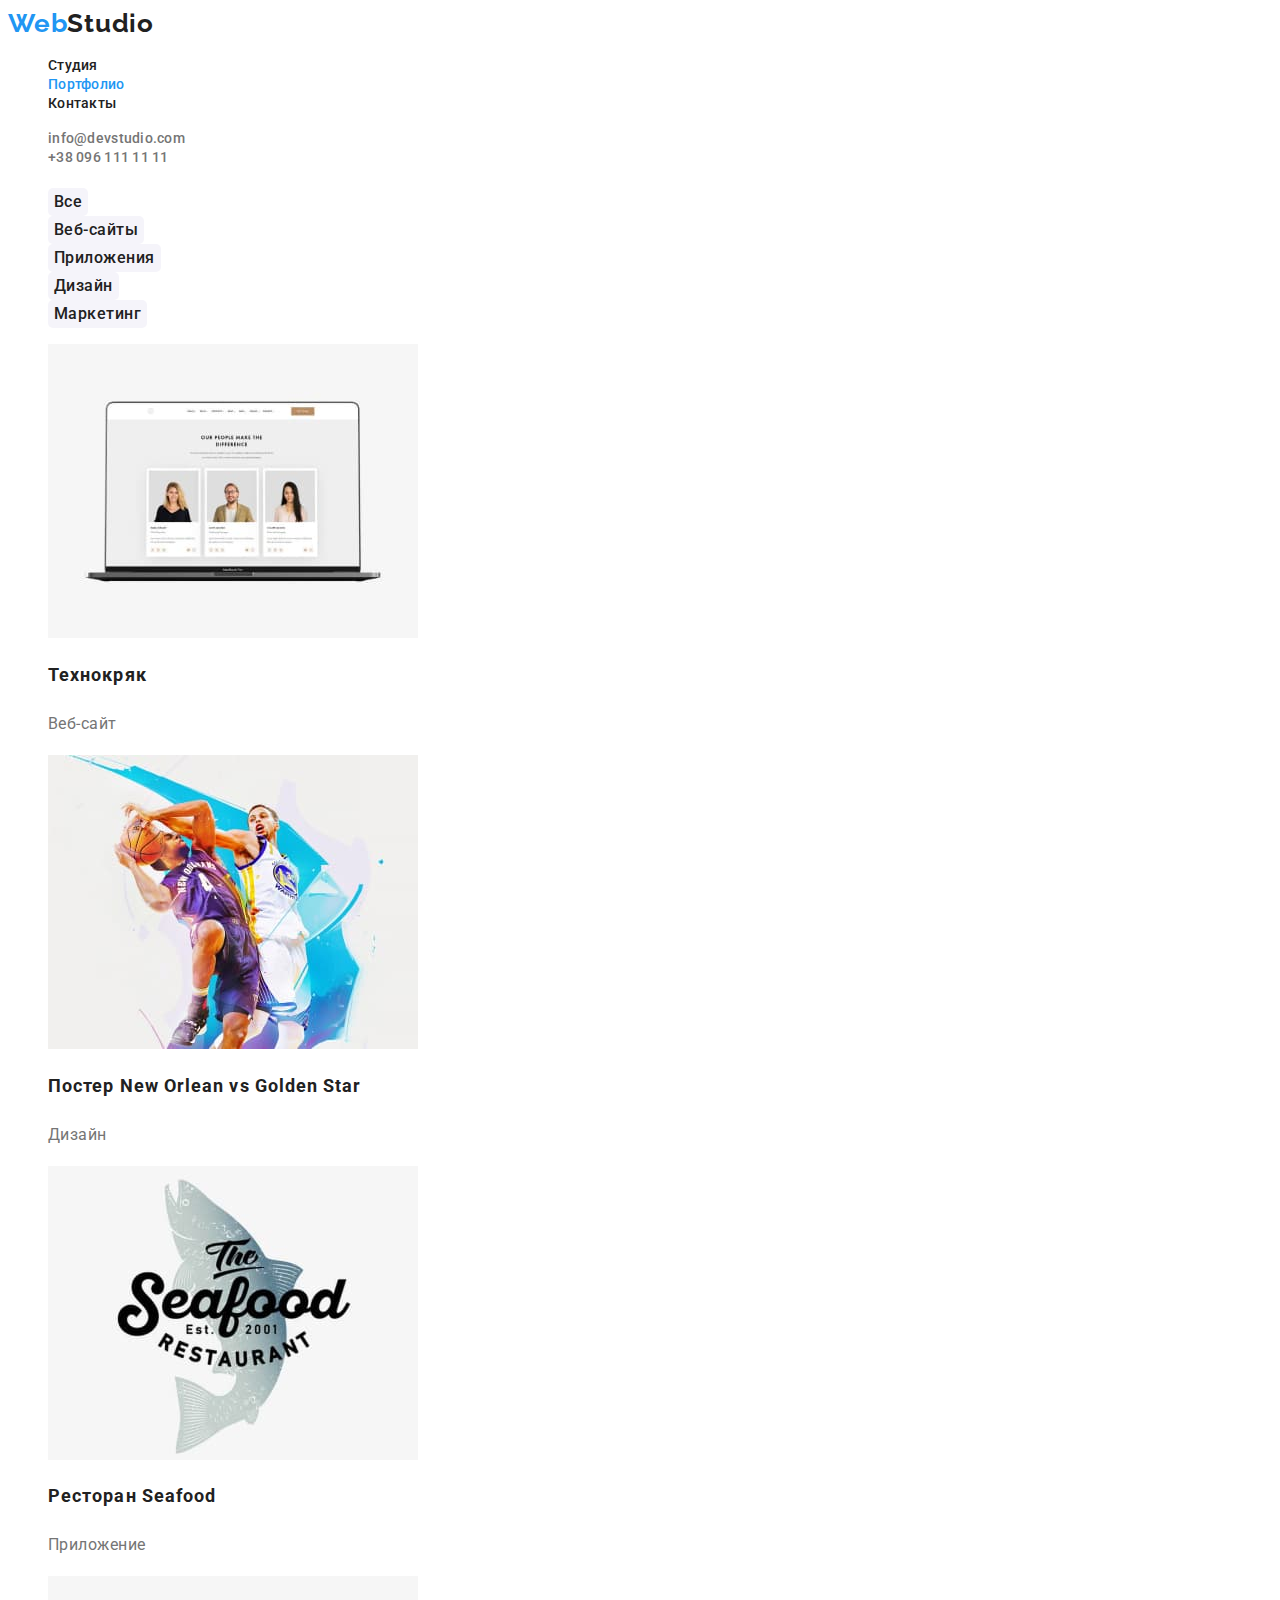
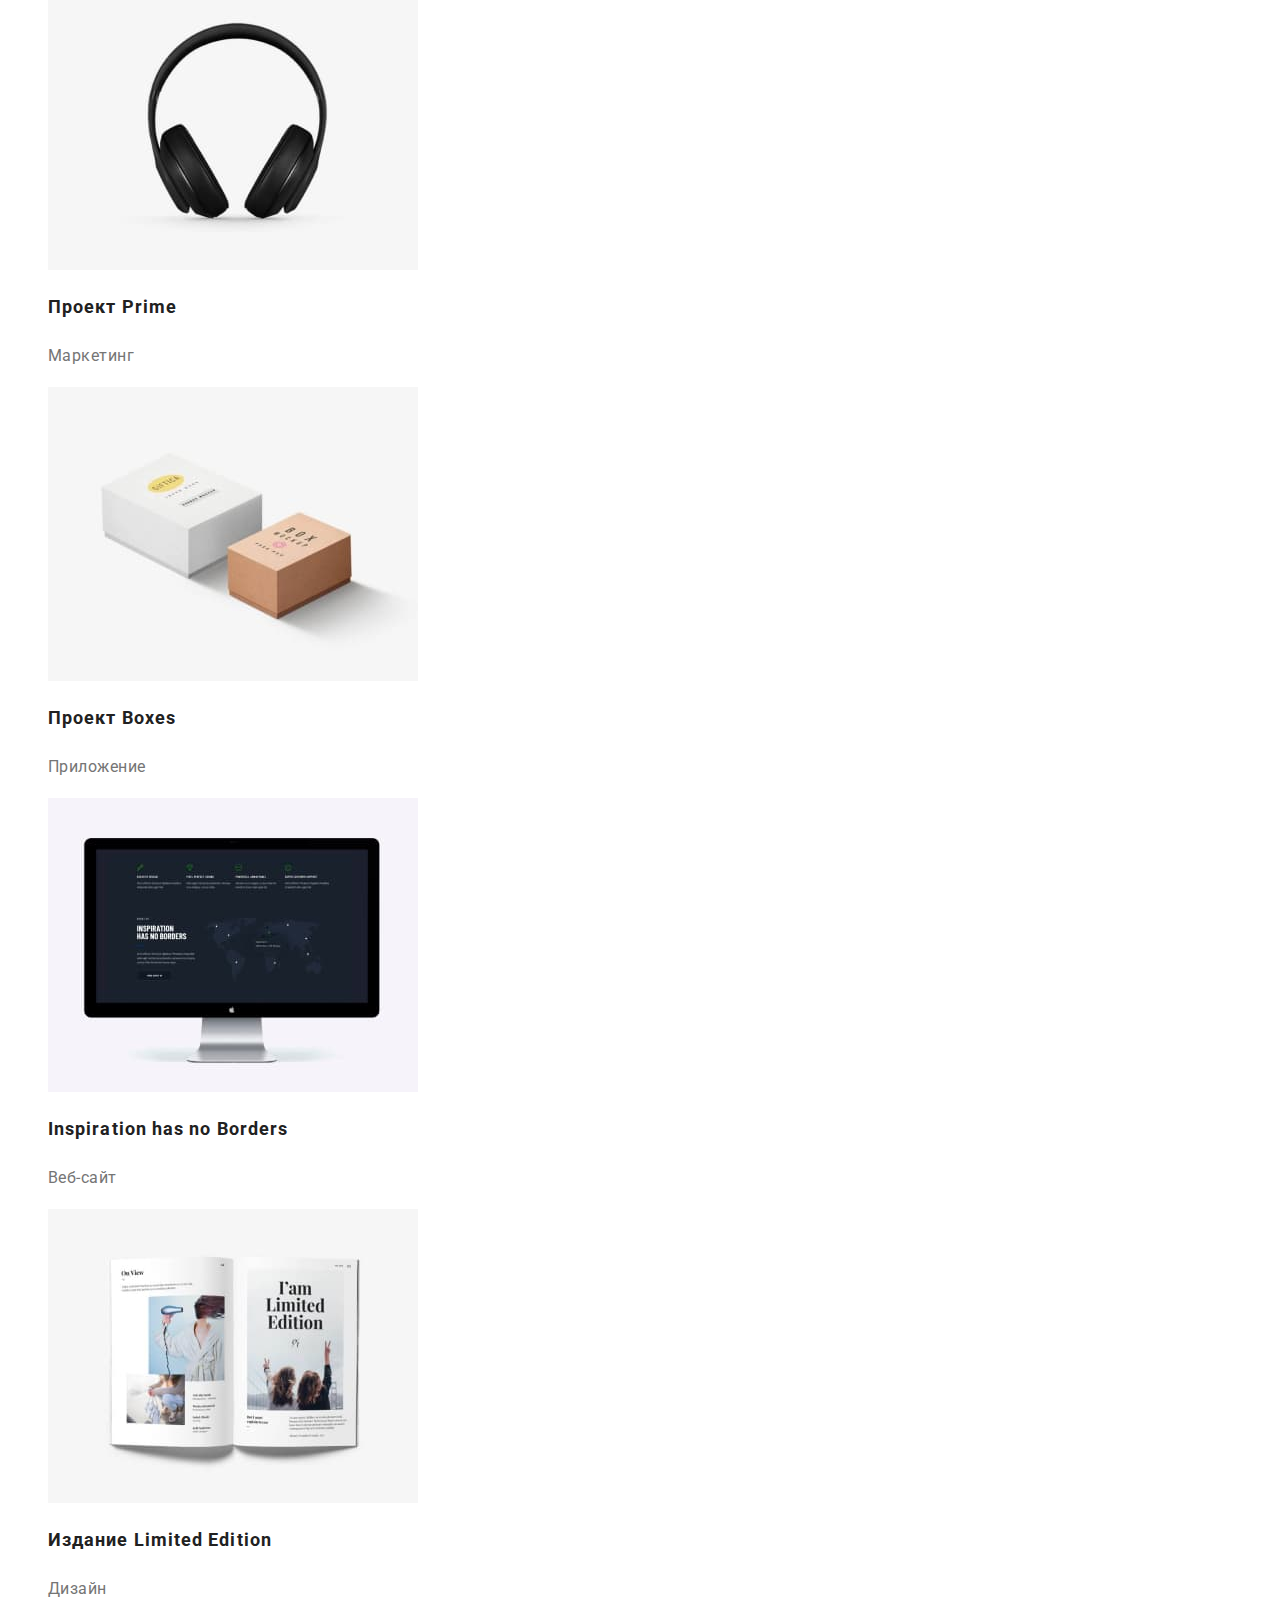
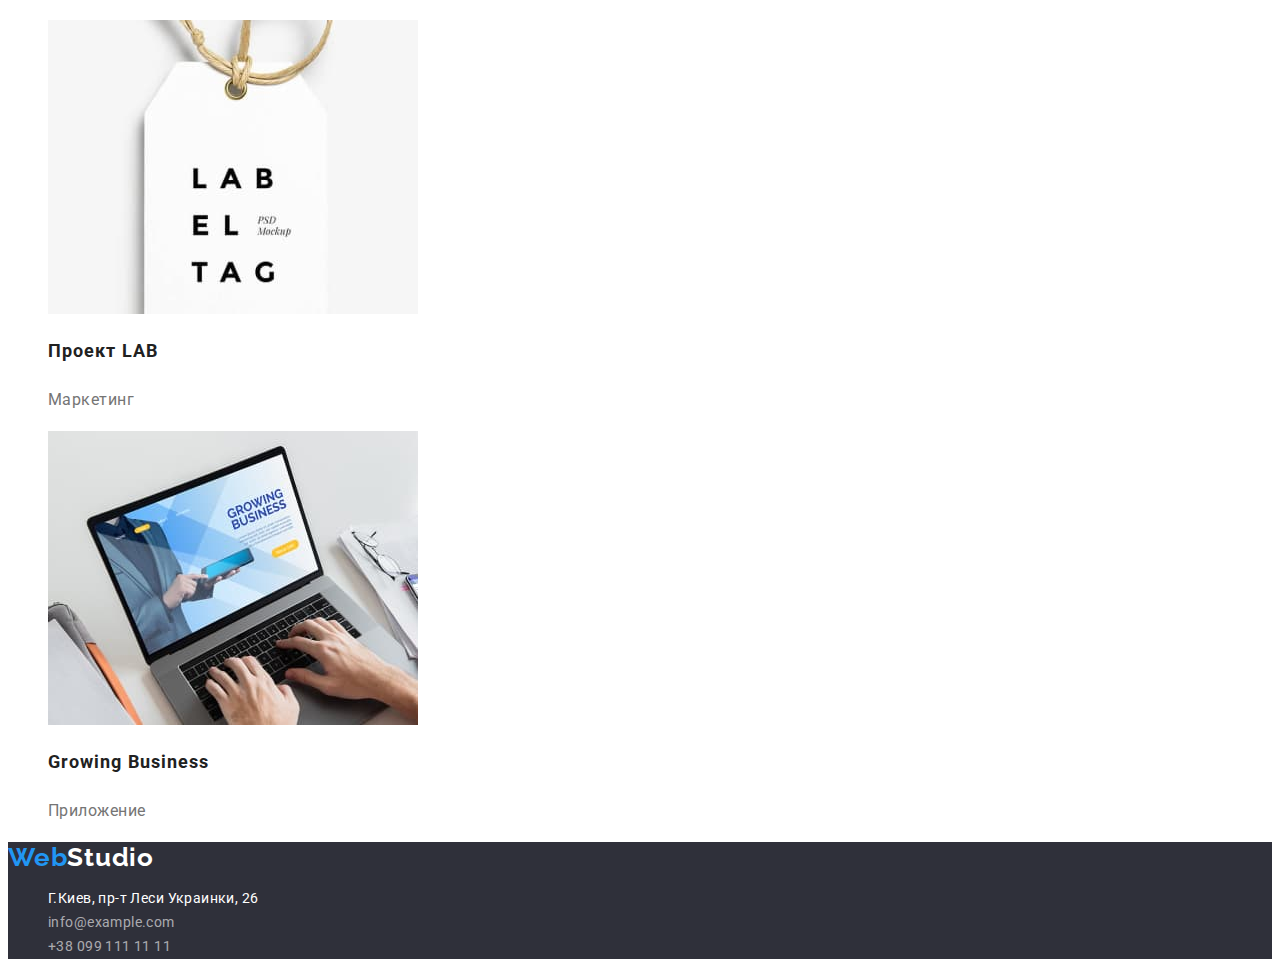
==== commit 4166b5f4: "c12,button-style,inherit" ====
--- a/portfolio.html
+++ b/portfolio.html
@@ -21,8 +21,8 @@
       >
       <nav class="navigation-header">
         <ul>
-          <li class="studio"><a href="#Studio">Студия</a></li>
-          <li class="portfolio"><a href="#Portfolio">Портфолио</a></li>
+          <li class="studio"><a href="index.html">Студия</a></li>
+          <li class="portfolio active-link"><a href="portfolio.html">Портфолио</a></li>
           <li class="contacts"><a href="#Contacts">Контакты</a></li>
         </ul>
       </nav>
@@ -36,7 +36,7 @@
       </ul>
     </header>
     <main>
-      <section>
+      <section id="buttons">
         <h1></h1>
       <ul class="buttons">
         <li>
@@ -147,10 +147,10 @@
             >
           </li>
           <li>
-            <a href="mailto:info@example.com">info@example.com</a>
+            <a id="contacts-footer" href="mailto:info@example.com">info@example.com</a>
           </li>
           <li>
-            <a href="tel:+380991111111">+38 099 111 11 11</a>
+            <a id="contacts-footer" href="tel:+380991111111">+38 099 111 11 11</a>
           </li>
         </ul>
       </address>
--- a/css/styles.css
+++ b/css/styles.css
@@ -37,7 +37,7 @@
   font-family: "Raleway", "Roboto", sans-serif;
   font-weight: bold;
   font-weight: bold;
-line-height: 31px;
+line-height: 1.2;
 letter-spacing: 0.03em;
 }
 .about {
@@ -45,21 +45,21 @@
   font-family: "Roboto", sans-serif;
   font-weight: bold;
 font-size: 14px;
-line-height: 16px;
+line-height: 1.15;
 letter-spacing: 0.03em;
 text-transform: uppercase;
 }
 .about-text {
   font-weight: normal;
 font-size: 14px;
-line-height: 24px;
+line-height: 1.7;
 /* or 171% */
 letter-spacing: 0.03em;
 }
 .worker {
   font-weight: 500;
   font-size: 16px;
-  line-height: 19px;
+  line-height: 1.18;
   /* identical to box height */
   text-align: center;
   letter-spacing: 0.03em;
@@ -68,7 +68,7 @@
 .worker-position {
   font-weight: normal;
 font-size: 16px;
-line-height: 19px;
+line-height: 1.18;
 /* identical to box height */
 text-align: center;
 letter-spacing: 0.03em;
@@ -78,7 +78,7 @@
   color: var(--primary-black);
 font-weight: bold;
 font-size: 36px;
-line-height: 42px;
+line-height: 1.16;
 text-align: center;
 letter-spacing: 0.03em;
 }
@@ -88,7 +88,7 @@
 font-style: normal;
 font-weight: 900;
 font-size: 44px;
-line-height: 60px;
+line-height: 1.36;
 /* or 136% */
 text-align: center;
 letter-spacing: 0.06em;
@@ -104,7 +104,7 @@
   border-radius: 5px;
   font-weight: bold;
 font-size: 16px;
-line-height: 30px;
+line-height: 1.875;
 align-items: center;
 text-align: center;
 letter-spacing: 0.06em;
@@ -122,6 +122,17 @@
   color: white;
   background-color: var(--brand-color);
 }
+.buttons >li >button {
+  color: var(--primary-black);
+  font-family: Roboto;
+font-style: normal;
+font-weight: 500;
+font-size: 16px;
+line-height: 1.625;
+/* identical to box height, or 162% */
+text-align: center;
+letter-spacing: 0.03em;
+}
 .contacts-header a {
   color: var(--common-text-color);
 }
@@ -131,6 +142,9 @@
 .navigation-header a {
   color: var(--primary-black);
 }
+.navigation-header .active-link a{
+color: var(--brand-color);
+}
 .team p {
   text-align: center;
 }
@@ -145,6 +159,7 @@
 }
 button {
   cursor: pointer;
+ font-family: inherit;
 }
 footer {
   background-color: var(--background-black);
@@ -152,34 +167,44 @@
 .navigation-header li a {
   font-weight: 500;
 font-size: 14px;
-line-height: 16px;
+line-height: 1.15;
 letter-spacing: 0.02em;
 }
 .contacts-header li a{
   font-weight: 500;
 font-size: 14px;
-line-height: 16px;
+line-height: 1.15;
 letter-spacing: 0.02em;
 }
 .navigation-footer {
   font-weight: normal;
 font-size: 14px;
-line-height: 24px;
+line-height: 1.7;
 /* or 171% */
 letter-spacing: 0.03em;
+font-style: normal;
+}
+#contacts-footer {
+  color: rgba(255, 255, 255, 0.6);
 }
 .project-name {
   color: var(--primary-black);
   font-weight: bold;
 font-size: 18px;
-line-height: 36px;
+line-height: 2;
 /* identical to box height, or 200% */
 letter-spacing: 0.06em;
 }
 .project-type {
   font-weight: normal;
 font-size: 16px;
-line-height: 30px;
+line-height: 1.875;
 /* identical to box height, or 187% */
 letter-spacing: 0.03em;
+}
+.navigation-header:active {
+  color: var(--brand-color);
+}
+.active-link {
+ color: var(--brand-color);
 }